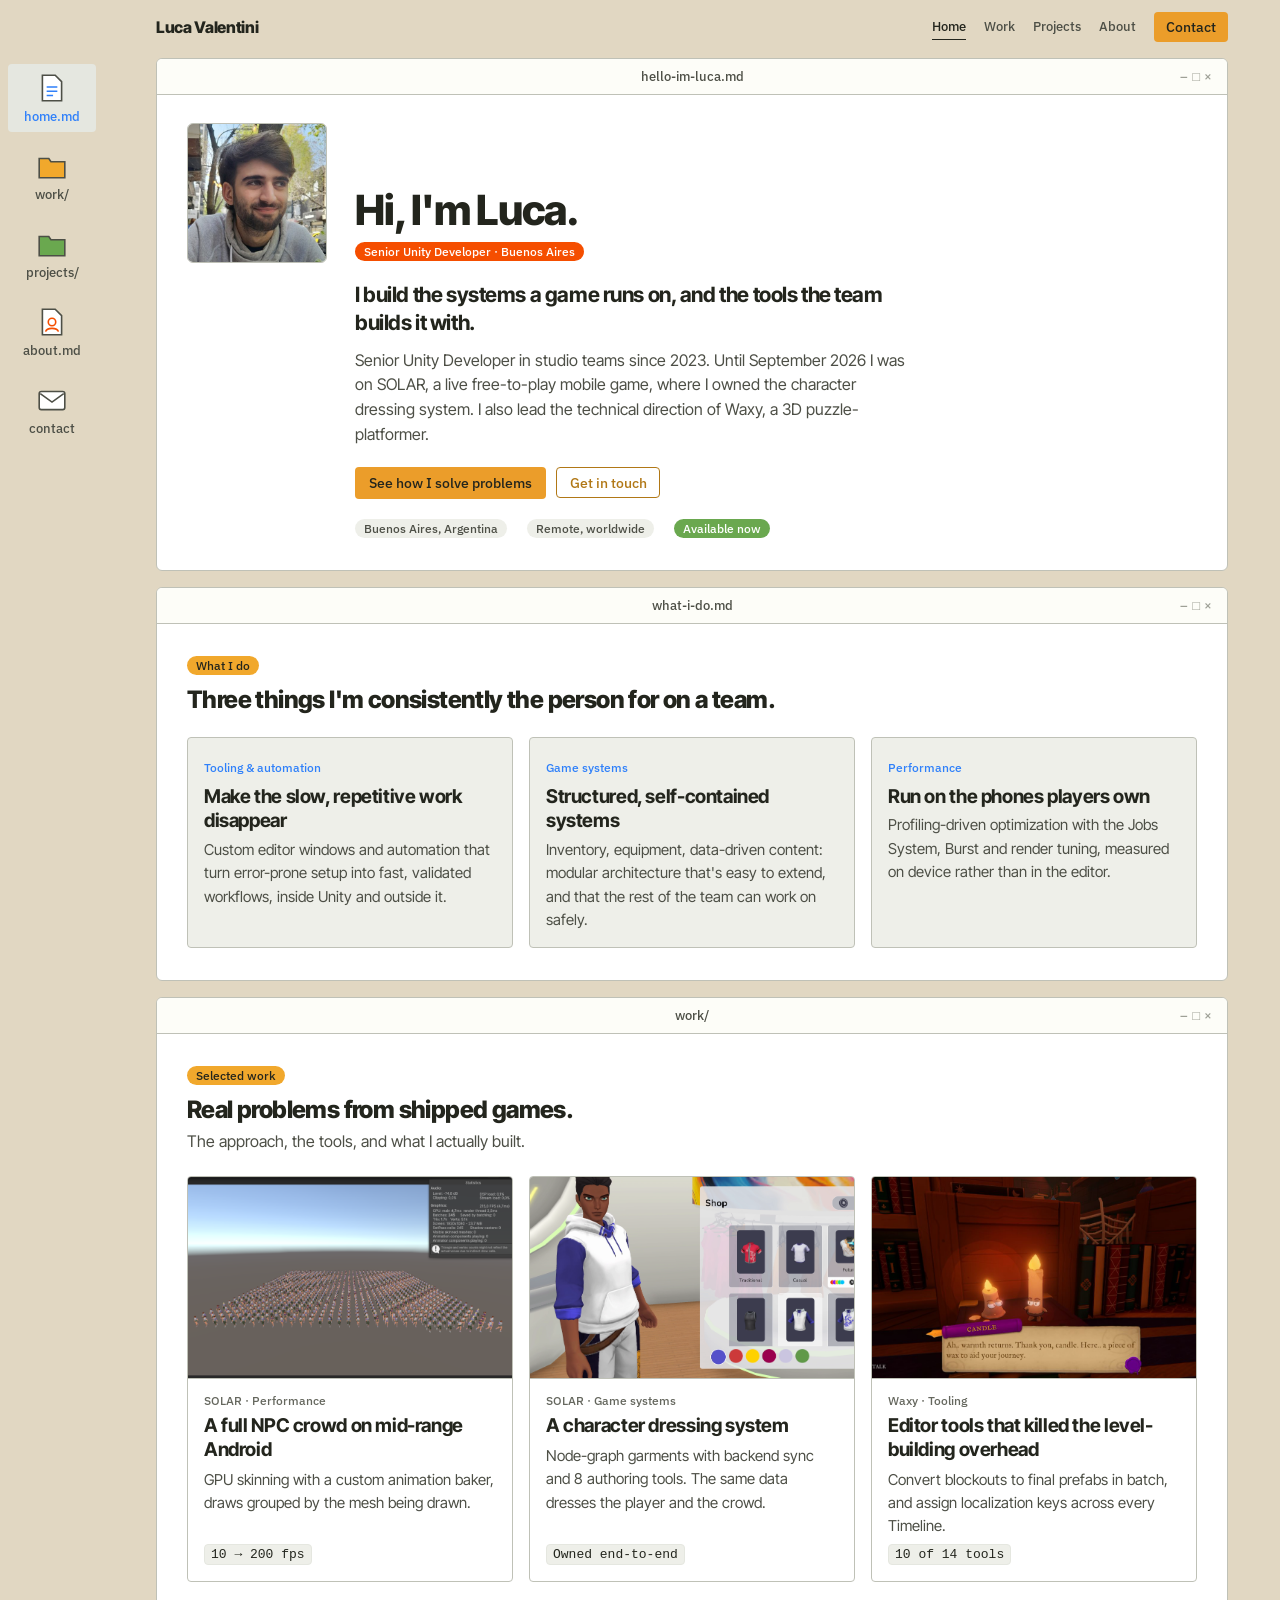
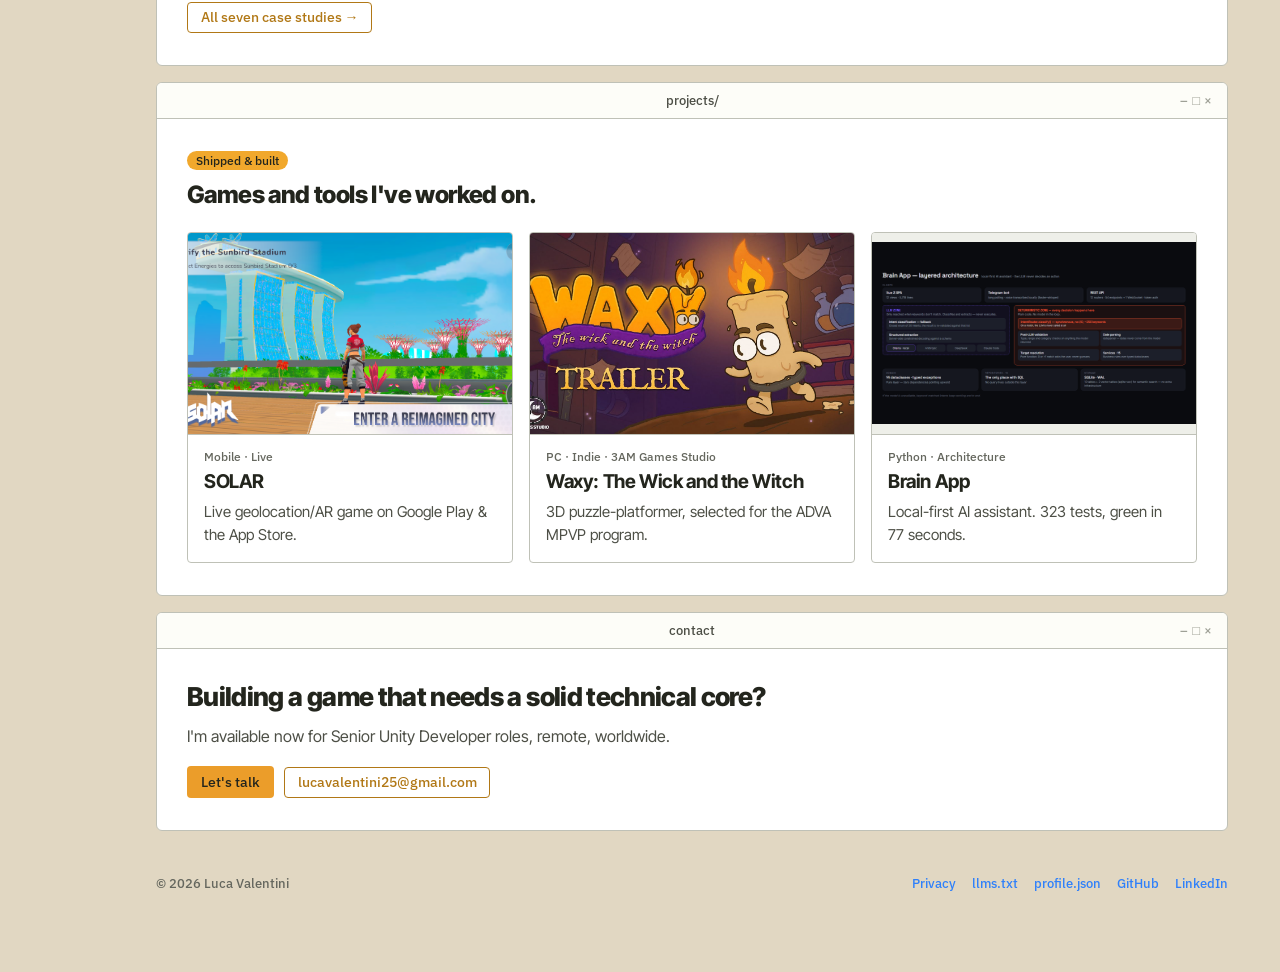
==== index.html @ 25ab72e8 "feat(fonts): Inter Tight e IBM Plex Sans alojadas en el sitio, sin Google Fonts Fuentes variables (l" ====
<!doctype html>
<html lang="en">
<head>
  <meta charset="utf-8">
  <meta name="viewport" content="width=device-width, initial-scale=1">
  <title>Luca Valentini · Senior Unity Developer</title>
  <meta name="description" content="Senior Unity Developer in studio teams since 2023: game systems, custom editor tooling and measured mobile performance. Available now, remote.">
  <link rel="canonical" href="https://lucavalentini25.github.io/">
  <meta property="og:type" content="website">
  <meta property="og:site_name" content="Luca Valentini">
  <meta property="og:title" content="Luca Valentini · Senior Unity Developer">
  <meta property="og:description" content="Senior Unity Developer in studio teams since 2023: game systems, custom editor tooling and measured mobile performance. Available now, remote.">
  <meta property="og:url" content="https://lucavalentini25.github.io/">
  <meta property="og:image" content="https://lucavalentini25.github.io/assets/og.png">
  <meta property="og:image:width" content="1200">
  <meta property="og:image:height" content="630">
  <meta property="og:image:alt" content="Luca Valentini, Senior Unity Developer">
  <meta name="twitter:card" content="summary_large_image">
  <meta name="theme-color" content="#e1d7c2">
  <link rel="icon" href="favicon.svg" type="image/svg+xml">
  <link rel="alternate" type="text/markdown" href="llms.txt" title="Profile for LLMs (llms.txt)">
  <link rel="alternate" type="application/json" href="profile.json" title="Profile as JSON Resume">
  <!-- Fuentes alojadas en el sitio (assets/fonts, SIL OFL 1.1): ninguna petición a terceros al cargar. -->
  <link rel="preload" href="assets/fonts/inter-tight-latin.woff2" as="font" type="font/woff2" crossorigin>
  <link rel="stylesheet" href="assets/fonts/fonts.css">
  <link rel="stylesheet" href="styles.css">
  <script defer src="analytics.js"></script>
  <script defer src="main.js"></script>
  <!-- JSONLD:START -->
<script type="application/ld+json">
{
  "@context": "https://schema.org",
  "@graph": [
    {
      "@type": "WebSite",
      "@id": "https://lucavalentini25.github.io/#website",
      "url": "https://lucavalentini25.github.io",
      "name": "Luca Valentini · Portfolio",
      "inLanguage": "en",
      "about": {
        "@id": "https://lucavalentini25.github.io/#person"
      }
    },
    {
      "@type": "Person",
      "@id": "https://lucavalentini25.github.io/#person",
      "name": "Luca Valentini",
      "jobTitle": "Senior Unity Developer",
      "description": "Senior Unity Developer with 6+ years in Unity and C#, in studio teams since 2023. I build structured, self-contained game systems and the custom editor tooling that makes the whole team faster, backed by measured performance work on mobile.",
      "url": "https://lucavalentini25.github.io",
      "image": "https://lucavalentini25.github.io/assets/me.jpg",
      "email": "mailto:lucavalentini25@gmail.com",
      "address": {
        "@type": "PostalAddress",
        "addressLocality": "Buenos Aires",
        "addressCountry": "AR"
      },
      "sameAs": [
        "https://www.linkedin.com/in/lucavalentinidev",
        "https://github.com/LucaValentini25"
      ],
      "knowsAbout": [
        "Addressables",
        "Agent skills",
        "Android / iOS / PC builds",
        "Assembly Definitions",
        "Build automation",
        "Burst",
        "C#",
        "C++",
        "Cinemachine",
        "Claude Code",
        "Client-side prediction",
        "Code generation",
        "Codex",
        "Custom Editor Windows",
        "Data-driven design",
        "Discord bots",
        "Event systems",
        "Frame Debugger",
        "GPU instancing",
        "GPU skinning",
        "Game systems",
        "HLSL",
        "Jobs System",
        "Local LLMs (Ollama)",
        "MVC",
        "Memory Profiler",
        "Netcode for GameObjects",
        "Python",
        "Relay / Lobby",
        "SQL",
        "ScriptableObjects",
        "Server reconciliation",
        "Slack API",
        "Snapshot interpolation",
        "TypeScript",
        "UI Toolkit",
        "UPM packages",
        "URP",
        "Unity",
        "Unity MCP",
        "Unity Profiler",
        "Unity Transport",
        "uGUI"
      ],
      "knowsLanguage": [
        "es",
        "en"
      ],
      "alumniOf": {
        "@type": "EducationalOrganization",
        "name": "Escuela Da Vinci"
      }
    },
    {
      "@type": "VideoGame",
      "@id": "https://lucavalentini25.github.io/projects.html#solar",
      "name": "SOLAR",
      "description": "Live free-to-play geolocation/AR mobile game.",
      "creator": {
        "@id": "https://lucavalentini25.github.io/#person"
      },
      "keywords": "Unity, C#, URP, Addressables, UI Toolkit, Jobs System, Burst",
      "url": "https://play.google.com/store/apps/details?id=com.kykuyo.solar",
      "gamePlatform": [
        "Android",
        "iOS"
      ]
    },
    {
      "@type": "VideoGame",
      "@id": "https://lucavalentini25.github.io/projects.html#waxy",
      "name": "Waxy: The Wick and the Witch",
      "description": "3D puzzle-platformer by 3AM Games Studio. Wax is your health, your height as you melt, and the reach of your flame. Fully playable on a gamepad, menus included.",
      "creator": {
        "@id": "https://lucavalentini25.github.io/#person"
      },
      "keywords": "Unity, C#, Editor tools, Cinemachine, uGUI",
      "url": "https://3amgamesstudio.itch.io/waxy-the-wick-and-the-witch",
      "gamePlatform": [
        "PC"
      ]
    },
    {
      "@type": "SoftwareSourceCode",
      "@id": "https://lucavalentini25.github.io/projects.html#snackdown",
      "name": "Snackdown",
      "description": "2D last-player-standing multiplayer platformer, server-authoritative, with hand-written client-side prediction, server reconciliation and snapshot interpolation. Built with Claude Code.",
      "creator": {
        "@id": "https://lucavalentini25.github.io/#person"
      },
      "keywords": "Unity 6, C#, Netcode for GameObjects, Unity Transport, Relay, Lobby",
      "url": "https://github.com/LucaValentini25/Snackdown",
      "codeRepository": "https://github.com/LucaValentini25/Snackdown",
      "programmingLanguage": "C#"
    },
    {
      "@type": "VideoGame",
      "@id": "https://lucavalentini25.github.io/projects.html#rollgeon",
      "name": "Rollgeon",
      "description": "Roguelike dice builder where your deck is a bag of dice and combat is based on Generala. In development.",
      "creator": {
        "@id": "https://lucavalentini25.github.io/#person"
      },
      "keywords": "Unity, Mobile port, Input System, Gamepad",
      "url": "https://3amgamesstudio.itch.io/rollgeon",
      "gamePlatform": [
        "Web",
        "Mobile (in progress)"
      ]
    },
    {
      "@type": "VideoGame",
      "@id": "https://lucavalentini25.github.io/projects.html#spca",
      "name": "SPCA x SOLAR",
      "description": "Time-limited cat-rescue campaign game with SPCA, an animal rescue in Singapore. The campaign has ended.",
      "creator": {
        "@id": "https://lucavalentini25.github.io/#person"
      },
      "keywords": "Unity, C#, Mobile, Addressables",
      "gamePlatform": [
        "Android",
        "iOS"
      ]
    },
    {
      "@type": "SoftwareSourceCode",
      "@id": "https://lucavalentini25.github.io/projects.html#unity-tools",
      "name": "Unity Tools",
      "description": "Five Unity editor tools published as UPM packages: Asset Renamer, PlayerPrefs Manager, Prefab Replacer, Project Zipper and Rename Items.",
      "creator": {
        "@id": "https://lucavalentini25.github.io/#person"
      },
      "keywords": "C#, UPM, Editor Windows",
      "url": "https://github.com/LucaValentini25/Unity-Tools",
      "codeRepository": "https://github.com/LucaValentini25/Unity-Tools",
      "programmingLanguage": "C#"
    },
    {
      "@type": "VideoGame",
      "@id": "https://lucavalentini25.github.io/projects.html#redbutton",
      "name": "You Can't Always Push the Red Button",
      "description": "Decision-making game for the Unity BA Game Jam 2026: you rule a cat nation and try not to just push the button. Made with Claude Code in 3 days.",
      "creator": {
        "@id": "https://lucavalentini25.github.io/#person"
      },
      "keywords": "Unity, C#, WebGL, Claude Code",
      "url": "https://zathmell.itch.io/you-cant-always-push-the-red-button",
      "gamePlatform": [
        "Web (WebGL)"
      ]
    },
    {
      "@type": "SoftwareSourceCode",
      "@id": "https://lucavalentini25.github.io/projects.html#indie-bot",
      "name": "Indie Community Bot",
      "description": "Reusable Discord bot for indie game communities: welcome cards, devlogs, build notifications from CI and bug reports as private threads. All settings live per server in the database.",
      "creator": {
        "@id": "https://lucavalentini25.github.io/#person"
      },
      "keywords": "TypeScript, discord.js, SQLite",
      "url": "https://github.com/LucaValentini25/indie-community-bot",
      "codeRepository": "https://github.com/LucaValentini25/indie-community-bot",
      "programmingLanguage": "TypeScript"
    },
    {
      "@type": "SoftwareApplication",
      "@id": "https://lucavalentini25.github.io/projects.html#brain",
      "name": "Brain App",
      "description": "Local-first AI assistant where the LLM never decides an action: it classifies intent, and deterministic code does the work. Private repository.",
      "creator": {
        "@id": "https://lucavalentini25.github.io/#person"
      },
      "keywords": "Python, FastAPI, SQLite, Vue 3, Ollama"
    }
  ]
}
</script>
<!-- JSONLD:END -->
</head>
<body>
  <a class="skip" href="#main">Skip to content</a>
  <nav class="files" aria-label="Pages as files">
    <a href="index.html"><svg viewBox="0 0 30 30" aria-hidden="true"><path d="M6 3h12l6 6v18H6z" fill="#fff" stroke="#4d4f46" stroke-width="1.5"/><path d="M10 14h10M10 18h10M10 22h6" stroke="#2f80fa" stroke-width="1.5"/></svg>home.md</a>
    <a href="work.html"><svg viewBox="0 0 30 30" aria-hidden="true"><path d="M3 8h9l2 3h13v15H3z" fill="#f1a82c" stroke="#4d4f46" stroke-width="1.5"/></svg>work/</a>
    <a href="projects.html"><svg viewBox="0 0 30 30" aria-hidden="true"><path d="M3 8h9l2 3h13v15H3z" fill="#6aa84f" stroke="#4d4f46" stroke-width="1.5"/></svg>projects/</a>
    <a href="about.html"><svg viewBox="0 0 30 30" aria-hidden="true"><path d="M6 3h12l6 6v18H6z" fill="#fff" stroke="#4d4f46" stroke-width="1.5"/><circle cx="15" cy="15" r="3.5" fill="none" stroke="#f54e00" stroke-width="1.5"/><path d="M9 24c1-4 11-4 12 0" fill="none" stroke="#f54e00" stroke-width="1.5"/></svg>about.md</a>
    <a href="contact.html"><svg viewBox="0 0 30 30" aria-hidden="true"><rect x="3" y="7" width="24" height="17" rx="2" fill="#fff" stroke="#4d4f46" stroke-width="1.5"/><path d="M4 9l11 8 11-8" fill="none" stroke="#4d4f46" stroke-width="1.5"/></svg>contact</a>
  </nav>
  <header class="nav">
    <div class="wrap nav__inner">
      <a class="nav__brand" href="index.html">Luca Valentini</a>
      <nav class="nav__links" aria-label="Main"><a href="index.html">Home</a><a href="work.html">Work</a><a href="projects.html">Projects</a><a href="about.html">About</a><a class="nav__cta" href="contact.html">Contact</a></nav>
    </div>
  </header>

  <main id="main">

  <section class="hero">
    <div class="wrap hero__grid">
      <div class="win">
        <div class="tb">hello-im-luca.md</div>
        <div class="win__body hero__copy">
          <div class="hero__me"><img src="assets/me.jpg" alt="Luca Valentini" width="120" height="120"><div><b>Hi, I'm Luca.</b><span>Senior Unity Developer · Buenos Aires</span></div></div>
          <h1 class="hero__title">I build the systems a game runs on, and the tools the team builds it with.</h1>
          <p class="hero__lead">Senior Unity Developer in studio teams since 2023. Until September 2026 I was on SOLAR, a live free-to-play mobile game, where I owned the character dressing system. I also lead the technical direction of Waxy, a 3D puzzle-platformer.</p>
          <div class="actions"><a class="btn btn--primary" href="work.html">See how I solve problems</a><a class="btn btn--secondary" href="contact.html">Get in touch</a></div>
          <ul class="hero__meta"><li>Buenos Aires, Argentina</li><li>Remote, worldwide</li><li class="status">Available now</li></ul>
        </div>
      </div>
    </div>
  </section>

  <section class="section">
    <div class="wrap">
      <div class="win">
        <div class="tb">what-i-do.md</div>
        <div class="win__body">
          <header class="sec-head"><span class="eyebrow">What I do</span><h2>Three things I'm consistently the person for on a team.</h2></header>
          <div class="grid3 pillars">
            <article class="pillar"><span class="pillar__n">Tooling &amp; automation</span><h3>Make the slow, repetitive work disappear</h3><p>Custom editor windows and automation that turn error-prone setup into fast, validated workflows, inside Unity and outside it.</p></article>
            <article class="pillar"><span class="pillar__n">Game systems</span><h3>Structured, self-contained systems</h3><p>Inventory, equipment, data-driven content: modular architecture that's easy to extend, and that the rest of the team can work on safely.</p></article>
            <article class="pillar"><span class="pillar__n">Performance</span><h3>Run on the phones players own</h3><p>Profiling-driven optimization with the Jobs System, Burst and render tuning, measured on device rather than in the editor.</p></article>
          </div>
        </div>
      </div>
    </div>
  </section>

  <section class="section section--dark">
    <div class="wrap">
      <div class="win">
        <div class="tb">work/</div>
        <div class="win__body">
          <header class="sec-head"><span class="eyebrow">Selected work</span><h2>Real problems from shipped games.</h2><p>The approach, the tools, and what I actually built.</p></header>
          <div class="grid3">
            <a class="card" href="work.html#npc-gpu"><div class="card__media"><img src="assets/work/npc-after.png" alt="NPC crowd rendered on the GPU" loading="lazy"></div><div class="card__body"><span class="tag">SOLAR · Performance</span><h3>A full NPC crowd on mid-range Android</h3><p>GPU skinning with a custom animation baker, draws grouped by the mesh being drawn.</p><span class="metric">10 → 200 fps</span></div></a>
            <a class="card" href="work.html#dressing"><div class="card__media"><img src="assets/work/dressing-ingame.png" alt="The dressing system in game" loading="lazy"></div><div class="card__body"><span class="tag">SOLAR · Game systems</span><h3>A character dressing system</h3><p>Node-graph garments with backend sync and 8 authoring tools. The same data dresses the player and the crowd.</p><span class="metric">Owned end-to-end</span></div></a>
            <a class="card" href="work.html#waxy-tools"><div class="card__media"><img src="assets/projects/waxy-1.png" alt="Waxy: The Wick and the Witch" loading="lazy"></div><div class="card__body"><span class="tag">Waxy · Tooling</span><h3>Editor tools that killed the level-building overhead</h3><p>Convert blockouts to final prefabs in batch, and assign localization keys across every Timeline.</p><span class="metric">10 of 14 tools</span></div></a>
          </div>
          <div class="sec-foot"><a class="btn btn--secondary" href="work.html">All seven case studies →</a></div>
        </div>
      </div>
    </div>
  </section>

  <section class="section">
    <div class="wrap">
      <div class="win">
        <div class="tb">projects/</div>
        <div class="win__body">
          <header class="sec-head"><span class="eyebrow">Shipped &amp; built</span><h2>Games and tools I've worked on.</h2></header>
          <div class="grid3">
            <a class="card card--compact" href="projects.html#solar"><div class="card__media"><img src="assets/projects/solar-1.png" alt="SOLAR" loading="lazy"></div><div class="card__body"><span class="tag">Mobile · Live</span><h3>SOLAR</h3><p>Live geolocation/AR game on Google Play &amp; the App Store.</p></div></a>
            <a class="card card--compact" href="projects.html#waxy"><div class="card__media"><img src="assets/projects/waxy-yt.jpg" alt="Waxy" loading="lazy"></div><div class="card__body"><span class="tag">PC · Indie · 3AM Games Studio</span><h3>Waxy: The Wick and the Witch</h3><p>3D puzzle-platformer, selected for the ADVA MPVP program.</p></div></a>
            <a class="card card--compact" href="projects.html#brain"><div class="card__media card__media--contain"><img src="assets/projects/brainapp-architecture.png" alt="Brain App architecture" loading="lazy"></div><div class="card__body"><span class="tag">Python · Architecture</span><h3>Brain App</h3><p>Local-first AI assistant. 323 tests, green in 77 seconds.</p></div></a>
          </div>
        </div>
      </div>
    </div>
  </section>

  <section class="section cta">
    <div class="wrap">
      <div class="win">
        <div class="tb">contact</div>
        <div class="win__body cta__body">
          <h2>Building a game that needs a solid technical core?</h2>
          <p>I'm available now for Senior Unity Developer roles, remote, worldwide.</p>
          <div class="actions"><a class="btn btn--primary" href="contact.html">Let's talk</a><a class="btn btn--secondary" href="mailto:lucavalentini25@gmail.com">lucavalentini25@gmail.com</a></div>
        </div>
      </div>
    </div>
  </section>
  </main>

  <footer class="footer">
    <div class="wrap footer__inner">
      <span>&copy; <span id="year">2026</span> Luca Valentini</span>
      <nav class="footer__links" aria-label="Legal and data">
        <a href="privacy.html" hreflang="es">Privacy</a>
        <a href="llms.txt">llms.txt</a>
        <a href="profile.json">profile.json</a>
        <a href="https://github.com/LucaValentini25">GitHub</a>
        <a href="https://www.linkedin.com/in/lucavalentinidev">LinkedIn</a>
      </nav>
    </div>
  </footer>
</body>
</html>
---- assets/fonts/fonts.css ----
/* Fuentes alojadas en el sitio: no se contacta a Google al cargar la página.
   Inter Tight e IBM Plex Sans, SIL Open Font License 1.1 (ver OFL-*.txt en esta carpeta).
   Son fuentes variables: un archivo cubre todos los pesos. Subsets latin y latin-ext,
   descargados de fonts.gstatic.com el 08/10/2026. */
@font-face {
  font-family: 'IBM Plex Sans';
  font-style: normal;
  font-weight: 100 700;
  font-display: swap;
  src: url('ibm-plex-sans-latin-ext.woff2') format('woff2');
  unicode-range: U+0100-02BA, U+02BD-02C5, U+02C7-02CC, U+02CE-02D7, U+02DD-02FF, U+0304, U+0308, U+0329, U+1D00-1DBF, U+1E00-1E9F, U+1EF2-1EFF, U+2020, U+20A0-20AB, U+20AD-20C4, U+2113, U+2C60-2C7F, U+A720-A7FF;
}
@font-face {
  font-family: 'IBM Plex Sans';
  font-style: normal;
  font-weight: 100 700;
  font-display: swap;
  src: url('ibm-plex-sans-latin.woff2') format('woff2');
  unicode-range: U+0000-00FF, U+0131, U+0152-0153, U+02BB-02BC, U+02C6, U+02DA, U+02DC, U+0304, U+0308, U+0329, U+2000-206F, U+20AC, U+2122, U+2191, U+2193, U+2212, U+2215, U+FEFF, U+FFFD;
}
@font-face {
  font-family: 'Inter Tight';
  font-style: normal;
  font-weight: 100 900;
  font-display: swap;
  src: url('inter-tight-latin-ext.woff2') format('woff2');
  unicode-range: U+0100-02BA, U+02BD-02C5, U+02C7-02CC, U+02CE-02D7, U+02DD-02FF, U+0304, U+0308, U+0329, U+1D00-1DBF, U+1E00-1E9F, U+1EF2-1EFF, U+2020, U+20A0-20AB, U+20AD-20C4, U+2113, U+2C60-2C7F, U+A720-A7FF;
}
@font-face {
  font-family: 'Inter Tight';
  font-style: normal;
  font-weight: 100 900;
  font-display: swap;
  src: url('inter-tight-latin.woff2') format('woff2');
  unicode-range: U+0000-00FF, U+0131, U+0152-0153, U+02BB-02BC, U+02C6, U+02DA, U+02DC, U+0304, U+0308, U+0329, U+2000-206F, U+20AC, U+2122, U+2191, U+2193, U+2212, U+2215, U+FEFF, U+FFFD;
}
---- styles.css ----
/* ============================================================
   Luca Valentini · Portfolio
   Estilo "escritorio": arena + ventanas de papel con barra de
   título, íconos de archivo a la izquierda, radios de 4-6px, sin
   sombras. Un CTA ámbar por pantalla; azul solo para lo activo.
   Contenido: data.json (derivado de Datos Portfolio Web.md).
   ============================================================ */
* { box-sizing: border-box; margin: 0; padding: 0; }
html { scroll-behavior: smooth; }
body { -webkit-font-smoothing: antialiased; line-height: 1.55; overflow-x: hidden; }
a { color: inherit; text-decoration: none; }
img, video { display: block; max-width: 100%; }
ul { list-style: none; }
.wrap { max-width: 1200px; margin: 0 auto; padding: 0 32px; width: 100%; }
@media (max-width: 640px) { .wrap { padding: 0 16px; } }

/* NAV */
.nav__inner { display: flex; align-items: center; justify-content: space-between; gap: 16px; }
.nav__links { display: flex; align-items: center; gap: 4px; overflow-x: auto; scrollbar-width: none; }
.nav__links a { white-space: nowrap; }

/* GRIDS */
.grid3 { display: grid; grid-template-columns: repeat(3, 1fr); gap: 16px; }
.grid2 { display: grid; grid-template-columns: repeat(2, 1fr); gap: 16px; }
@media (max-width: 860px) { .grid3, .grid2 { grid-template-columns: 1fr; } }

/* HERO */
.hero__grid { display: grid; grid-template-columns: 1fr; gap: 56px; align-items: center; }
.hero__me { display: flex; align-items: center; gap: 14px; }
.hero__me img { object-fit: cover; }
.hero__meta { display: flex; flex-wrap: wrap; gap: 8px 20px; }
.actions { display: flex; flex-wrap: wrap; gap: 10px; align-items: center; }
.btn { display: inline-flex; align-items: center; gap: 8px; cursor: pointer; transition: transform .14s cubic-bezier(.23,1,.32,1), background-color .15s, border-color .15s, color .15s; }
.btn:active { transform: scale(.97); }

/* CARDS */
.card { display: flex; flex-direction: column; overflow: hidden; }
.card__media { aspect-ratio: 16/10; overflow: hidden; }
.card__media img, .card__media video { width: 100%; height: 100%; object-fit: cover; transition: transform .6s cubic-bezier(.23,1,.32,1); }
.card:hover .card__media img { transform: scale(1.03); }
.card__body { display: flex; flex-direction: column; gap: 6px; flex: 1; }
.card__body .more { margin-top: auto; padding-top: 10px; }

/* CASE STUDY */
.case__grid { display: grid; grid-template-columns: 1fr 1fr; gap: 32px 48px; align-items: start; }
.case__head { grid-column: 1 / -1; }
.case__media { display: grid; gap: 10px; }
.case__media img, .case__media video { width: 100%; height: auto; }
.case__media figcaption { font-size: 13px; }
.case__steps { display: grid; gap: 18px; }
.case__steps dt { margin-bottom: 4px; }
.case__full { grid-column: 1 / -1; }
@media (max-width: 860px) { .case__grid { grid-template-columns: 1fr; } }

.chips { display: flex; flex-wrap: wrap; gap: 6px; }

/* ABOUT */
.about__grid { display: grid; grid-template-columns: 280px 1fr; gap: 48px; align-items: start; }
.about__photo img { width: 100%; aspect-ratio: 1; object-fit: cover; }
.about__text p + p { margin-top: 14px; }
.tl { display: grid; gap: 0; }
.tl__item { display: grid; grid-template-columns: 220px 1fr; gap: 24px; }
.tl__item ul { display: grid; gap: 6px; }
.skills { display: grid; grid-template-columns: repeat(2, 1fr); gap: 16px; }
@media (max-width: 860px) { .about__grid, .tl__item, .skills { grid-template-columns: 1fr; } .about__photo { max-width: 220px; } }

/* CONTACT */
.contact__grid { display: grid; grid-template-columns: 1.1fr 1fr; gap: 56px; align-items: end; }
@media (max-width: 860px) { .contact__grid { grid-template-columns: 1fr; } }
.contact__mail { display: inline-block; overflow-wrap: anywhere; }
.contact__list { display: grid; gap: 0; }
.card__media--empty { display: flex; align-items: center; justify-content: center; padding: 24px; text-align: center; }
.card__media--contain img { object-fit: contain !important; }
.toc { display: flex; flex-wrap: wrap; gap: 8px; }
.cases .case + .case { margin-top: 24px; }
.contact__list a { display: flex; justify-content: space-between; align-items: center; gap: 16px; }

/* FOOTER */
.footer__inner { display: flex; justify-content: space-between; gap: 16px; flex-wrap: wrap; }

@media (prefers-reduced-motion: reduce) { *, *::before, *::after { transition: none !important; animation: none !important; } html { scroll-behavior: auto; } }

/* Los hijos de grid/flex no se achican por debajo de su contenido (pre, nav)
   si no se les permite: eso ensanchaba el viewport en mobile. */
.nav__links, .hero__grid > *, .grid3 > *, .grid2 > *, .case__grid > *, .about__grid > *, .contact__grid > * { min-width: 0; }
.nav__links { flex: 0 1 auto; max-width: 100%; }

/* Nav en celular: la marca arriba y los 5 links en su propia fila, sin cortar ninguno */
@media (max-width: 640px) {
  .nav__inner { flex-wrap: wrap; row-gap: 8px; }
  .nav__links { width: 100%; justify-content: space-between; }
}
@media (max-width: 640px) {
  .nav__links a { padding-left: 8px !important; padding-right: 8px !important; margin-left: 0 !important; font-size: 14px; }
}

/* Proyecto destacado a dos columnas (deja la grilla par) */
.card--wide { grid-column: 1 / -1; }
@media (min-width: 861px) {
  .card--wide { display: grid; grid-template-columns: 1.1fr 1fr; }
  .card--wide .tb { grid-column: 1 / -1; }
  .card--wide .card__media { aspect-ratio: auto; min-height: 100%; }
}
/* Media de proyectos sin captura: un dato en grande */
.card__media--stat span { display: grid; gap: 6px; }
.card__media--stat b { font-size: 1.8rem; line-height: 1; }
.case__media--stats .statgrid { display: grid; grid-template-columns: 1fr 1fr; gap: 12px; }
.case__media--stats .statgrid div { display: grid; gap: 4px; padding: 16px; }
.case__media--stats .statgrid b { font-size: 1.7rem; line-height: 1; }
.case__media--stats .statgrid span { font-size: 14px; }

.quote blockquote p { font-size: clamp(1.2rem, 2.2vw, 1.55rem); line-height: 1.45; max-width: 60ch; text-wrap: balance; }
.quote figcaption { margin-top: 16px; font-size: 14px; opacity: .8; }
.grid4 { display: grid; grid-template-columns: repeat(4, 1fr); gap: 16px; }
.grid4 > * { min-width: 0; }
@media (max-width: 1100px) { .grid4 { grid-template-columns: repeat(2, 1fr); } }
@media (max-width: 600px) { .grid4 { grid-template-columns: 1fr; } }

/* Trailer: miniatura que abre YouTube (el visor de artifacts no permite iframes) */
.card__media--video { position: relative; display: block; }
.card__media--video .play { position: absolute; left: 14px; bottom: 14px; display: inline-flex; align-items: center; gap: 8px; padding: 9px 14px; border-radius: 999px; background: rgba(0,0,0,.78); color: #fff; font: 600 14px/1 system-ui, sans-serif; transition: transform .15s cubic-bezier(.23,1,.32,1), background .15s; }
.card__media--video:hover .play { background: #e62117; transform: scale(1.04); }
.card__media--video:focus-visible { outline: 3px solid #e62117; outline-offset: -3px; }

/* ==================== Tema ==================== */
:root {
  --desk: #e1d7c2; --stone: #e5e7e0; --linen: #eeefe9; --cream: #fdfdf8; --paper: #fff;
  --moss: #23251d; --olive: #4d4f46; --sage: #65675e; --ashg: #9ea096;
  --line: #bfc1b7; --line2: #e5e7e0;
  --amber: #eb9d2a; --amber-d: #cd8407; --gold: #b17816; --blue: #2f80fa; --flame: #f54e00; --green: #6aa84f; --mari: #f1a82c;
}
body { background: var(--desk); color: var(--moss); font: 400 16px/1.55 "Inter Tight", sans-serif; padding-left: 104px; }
.wrap { max-width: 1120px; padding: 0 24px; margin: 0 auto; }

/* FILE SIDEBAR */
.files { position: fixed; left: 0; top: 0; bottom: 0; width: 104px; padding: 64px 8px 16px; display: flex; flex-direction: column; gap: 10px; }
.files a { display: flex; flex-direction: column; align-items: center; gap: 4px; padding: 8px 4px; border-radius: 4px; font: 500 12.5px "IBM Plex Sans", sans-serif; color: var(--olive); text-align: center; transition: background .15s; }
.files a:hover { background: var(--stone); }
.files a.active { background: var(--stone); color: var(--blue); }
.files svg { width: 32px; height: 32px; }

/* NAV */
.nav { padding: 12px 0 4px; }
.nav__brand { font-weight: 800; font-size: 16px; letter-spacing: -.02em; }
.nav__links { gap: 18px; font: 500 13px "IBM Plex Sans", sans-serif; }
.nav__links a { padding: 4px 0; border-bottom: 1px solid transparent; color: var(--olive); }
.nav__links a:hover { color: var(--moss); }
.nav__links a.active { color: var(--moss); border-bottom-color: var(--moss); }
.nav__links .nav__cta { background: var(--amber); color: var(--moss); padding: 6px 12px; border-radius: 4px; border: 0; font-size: 14px; }
.nav__links .nav__cta:hover { background: var(--amber-d); }

/* WINDOWS */
.win { background: var(--paper); border: 1px solid var(--line); border-radius: 6px; overflow: hidden; }
.tb { display: grid; grid-template-columns: 70px 1fr 70px; align-items: center; height: 36px; background: var(--cream); border-bottom: 1px solid var(--line); font: 500 13px "IBM Plex Sans", sans-serif; color: var(--olive); }
.tb::before { content: ""; }
.tb { text-align: center; }
.tb::after { content: "–  □  ×"; text-align: right; padding-right: 14px; color: var(--ashg); letter-spacing: .05em; }
.win__body { padding: 28px 30px 32px; }

/* BUTTONS */
.btn { font: 500 14px "IBM Plex Sans", sans-serif; border-radius: 4px; padding: 7px 14px; }
.btn--primary { background: var(--amber); color: var(--moss); }
.btn--primary:hover { background: var(--amber-d); }
.btn--secondary { border: 1.5px solid var(--gold); color: var(--gold); padding: 5.5px 12.5px; }
.btn--secondary:hover { background: var(--linen); }

/* HERO */
.hero { padding: 12px 0 8px; }
.hero__grid { gap: 16px; }
.hero__copy { display: grid; grid-template-columns: 140px 1fr; column-gap: 28px; }
.hero__copy > * { grid-column: 2; }
.hero__me { grid-column: 1 / -1; display: grid; grid-template-columns: 140px 1fr; gap: 28px; align-items: end; margin-bottom: 18px; }
.hero__me img { width: 140px; height: 140px; border-radius: 6px; border: 1px solid var(--line); }
.hero__me b { display: block; font-size: clamp(2rem, 4vw, 2.6rem); font-weight: 800; letter-spacing: -.03em; line-height: 1.05; }
.hero__me span { display: inline-block; margin-top: 10px; font: 500 12px "IBM Plex Sans"; background: var(--flame); color: #fff; border-radius: 9999px; padding: 2px 9px; }
.hero__title { font-size: 21px; font-weight: 700; letter-spacing: -.02em; line-height: 1.35; max-width: 40ch; }
.hero__lead { color: var(--olive); margin: 10px 0 20px; max-width: 62ch; }
.hero__meta { margin-top: 20px; font: 500 12px "IBM Plex Sans"; }
.hero__meta li { padding: 2px 9px; border-radius: 9999px; background: var(--linen); color: var(--olive); }
.hero__meta .status { background: var(--green); color: #fff; }
@media (max-width: 760px) { .hero__copy, .hero__me { grid-template-columns: 1fr; } .hero__copy > * { grid-column: 1; } }

/* SECTIONS */
.section, .pagehero { padding: 8px 0; }
main { padding-bottom: 24px; }
.sec-head { margin-bottom: 22px; }
.eyebrow { display: inline-block; font: 500 12px "IBM Plex Sans", sans-serif; background: var(--mari); color: var(--moss); border-radius: 9999px; padding: 2px 9px; margin-bottom: 10px; }
.sec-head h2 { font-size: 24px; font-weight: 800; letter-spacing: -.025em; line-height: 1.25; }
.sec-head p { color: var(--olive); margin-top: 4px; }
.sec-foot { margin-top: 20px; }

/* PILLARS */
.pillar { background: var(--linen); border: 1px solid var(--line); border-radius: 4px; padding: 16px; }
.pillar__n { font: 500 12px "IBM Plex Sans"; color: var(--blue); }
.pillar h3 { font-size: 19px; font-weight: 700; letter-spacing: -.02em; margin: 6px 0 4px; line-height: 1.3; }
.pillar p { color: var(--olive); font-size: 15px; }

/* CARDS */
.card { background: var(--paper); border: 1px solid var(--line); border-radius: 4px; transition: background .15s; }
.card:hover { background: var(--linen); }
.card__media { border-bottom: 1px solid var(--line); background: var(--linen); }
.card__media--empty { color: var(--sage); font: 13px/1.8 ui-monospace, Menlo, monospace; }
.card__body { padding: 14px 16px 16px; }
.tag { font: 500 12px "IBM Plex Sans"; color: var(--sage); }
.card h3 { font-size: 19px; font-weight: 700; letter-spacing: -.02em; line-height: 1.25; }
.card p { font-size: 15px; color: var(--olive); }
.card .role { color: var(--moss); font-weight: 600; }
.metric { align-self: flex-start; margin-top: auto; font: 13px ui-monospace, Menlo, monospace; background: var(--linen); border: 1px solid var(--line2); border-radius: 4px; padding: 2px 6px; }
.link { color: var(--blue); text-decoration: underline; text-decoration-thickness: 1.5px; text-underline-offset: 3px; font-size: 15px; }
.muted { color: var(--sage); font-size: 14px; }
.chips { margin-top: 4px; }
.chips li { font: 500 12px "IBM Plex Sans"; padding: 2px 8px; border-radius: 9999px; background: var(--stone); color: var(--olive); }
.projects .card .tb { border-radius: 0; }
.card--project:hover { background: var(--paper); }

/* CTA */
.cta h2 { font-size: 26px; font-weight: 800; letter-spacing: -.025em; }
.cta p { color: var(--olive); margin: 6px 0 18px; }

/* PAGE HERO */
.pagehero { padding-top: 12px; }
.pagehero__title { font-size: clamp(1.9rem, 3.6vw, 2.4rem); font-weight: 800; letter-spacing: -.03em; line-height: 1.15; }
.pagehero__lead { color: var(--olive); margin-top: 8px; max-width: 62ch; }
.toc { margin-top: 18px; border-bottom: 1px solid var(--line); gap: 0; font: 500 13px "IBM Plex Sans"; }
.toc a { padding: 8px 12px; color: var(--sage); }
.toc a:hover { color: var(--blue); box-shadow: inset 0 -2px var(--blue); }

/* CASES */
.cases .case + .case { margin-top: 16px; }
.case { scroll-margin-top: 16px; }
.case__head h2 { font-size: 24px; font-weight: 800; letter-spacing: -.025em; line-height: 1.25; margin-bottom: 8px; }
.case__head .eyebrow { background: var(--linen); }
.case__media img, .case__media video { border-radius: 4px; border: 1px solid var(--line); }
figcaption { color: var(--sage); font: 12.5px "IBM Plex Sans"; }
.case__steps dt { font: 600 13px "IBM Plex Sans"; color: var(--moss); }
.case__steps dd, .case__how p { color: var(--olive); font-size: 15.5px; }
.case__how { background: var(--linen); border: 1px solid var(--line2); border-radius: 4px; padding: 16px 18px; }
.case__how h3 { font: 600 13px "IBM Plex Sans"; margin-bottom: 4px; }
.case b { color: var(--moss); }

/* ABOUT */
.about__grid { grid-template-columns: 200px 1fr; gap: 30px; }
.about__photo img { border-radius: 6px; border: 1px solid var(--line); }
.about__text .pagehero__title { margin-bottom: 14px; }
.about__text p { color: var(--olive); max-width: 66ch; }
.about__text em { color: var(--moss); }
.tl__item { padding: 16px; border: 1px solid var(--line2); border-radius: 4px; }
.tl { gap: 10px; }
.tl__when { font: 13px ui-monospace, Menlo, monospace; color: var(--sage); }
.tl__item h3 { font-size: 19px; font-weight: 700; letter-spacing: -.02em; margin: 2px 0; }
.tl__where { font: 500 13px "IBM Plex Sans"; color: var(--blue); }
.tl__item li { color: var(--olive); font-size: 15px; padding-left: 14px; position: relative; }
.tl__item li::before { content: "-"; position: absolute; left: 0; color: var(--ashg); }
.skillgroup { background: var(--linen); border: 1px solid var(--line2); border-radius: 4px; padding: 16px; }
.skillgroup h3 { font-size: 16px; font-weight: 700; margin-bottom: 10px; }
.skillgroup .chips li { background: var(--paper); border: 1px solid var(--line2); }

/* CONTACT */
.contact__mail { margin-top: 18px; color: var(--blue); font-size: clamp(1.1rem, 2.4vw, 1.5rem); font-weight: 700; text-decoration: underline; text-underline-offset: 4px; text-decoration-thickness: 1.5px; }
.contact__list { border: 1px solid var(--line); border-radius: 4px; }
.contact__list a { padding: 12px 14px; border-bottom: 1px solid var(--line2); font-size: 15px; transition: background .15s; }
.contact__list a:last-child { border-bottom: 0; }
.contact__list a:hover { background: var(--linen); }
.contact__list span:first-child { font: 600 13px "IBM Plex Sans"; }
.contact__list span:last-child { color: var(--blue); }

/* FOOTER */
.footer { padding: 12px 0 80px; font: 500 13px "IBM Plex Sans"; color: var(--sage); }
.footer a { color: var(--blue); }

@media (max-width: 760px) {
  body { padding-left: 0; padding-top: 0; }
  .files { position: static; width: auto; flex-direction: row; padding: 10px 12px 0; overflow-x: auto; }
  .about__grid { grid-template-columns: 1fr; }
  .nav__links { gap: 2px; }
}

/* ==================== Componentes nuevos ==================== */

/* Foco visible y salto al contenido */
:where(a, button, input, select, textarea, summary):focus-visible { outline: 2px solid var(--blue); outline-offset: 2px; border-radius: 4px; }
.skip { position: absolute; left: 12px; top: -48px; z-index: 100; background: var(--moss); color: #fff; padding: 8px 12px; border-radius: 4px; font: 500 14px "IBM Plex Sans", sans-serif; }
.skip:focus { top: 12px; }
.sr-only { position: absolute; width: 1px; height: 1px; padding: 0; margin: -1px; overflow: hidden; clip: rect(0 0 0 0); white-space: nowrap; border: 0; }

/* Datos grandes en lugar de captura */
.card__media--stat { color: var(--moss); font: 500 13px ui-monospace, Menlo, monospace; }
.card__media--stat b { font-family: "Inter Tight", sans-serif; font-weight: 800; letter-spacing: -.02em; }
.case__media--stats .statgrid div { background: var(--linen); border: 1px solid var(--line2); border-radius: 4px; }
.case__media--stats .statgrid b { font-family: "Inter Tight", sans-serif; font-weight: 800; }
.case__media--stats .statgrid span { color: var(--olive); }

/* Cita */
.quote blockquote p { font-weight: 600; color: var(--moss); }
.quote figcaption { color: var(--sage); font-family: "IBM Plex Sans", sans-serif; }

/* ---------- YouTube con carga diferida (facade) ----------
   Sin JS es un link a YouTube. Con JS, al hacer click se reemplaza por el
   iframe de youtube-nocookie.com: antes de eso no se contacta a YouTube. */
.yt { position: relative; display: block; aspect-ratio: 16 / 9; width: 100%; max-width: 100%; overflow: hidden; background: #000; border: 0; padding: 0; cursor: pointer; }
.yt img { width: 100%; height: 100%; object-fit: cover; transition: transform .6s cubic-bezier(.23,1,.32,1), filter .2s; }
.yt:hover img { transform: scale(1.03); filter: brightness(.9); }
.yt__play { position: absolute; left: 14px; bottom: 14px; display: inline-flex; align-items: center; gap: 8px; padding: 9px 14px; border-radius: 999px; background: rgba(0,0,0,.8); color: #fff; font: 600 14px/1 "IBM Plex Sans", system-ui, sans-serif; transition: background .15s, transform .15s cubic-bezier(.23,1,.32,1); }
.yt:hover .yt__play, .yt:focus-visible .yt__play { background: #cc0000; transform: scale(1.04); }
.yt iframe { position: absolute; inset: 0; width: 100%; height: 100%; border: 0; }
.yt-note { font: 12.5px/1.4 "IBM Plex Sans", sans-serif; color: var(--sage); padding: 8px 16px 0; }
.card--wide .yt { aspect-ratio: 16 / 9; height: auto; }

/* ---------- Formulario de contacto ---------- */
.form { display: grid; gap: 14px; margin-top: 8px; }
.form__row { display: grid; grid-template-columns: 1fr 1fr; gap: 14px; }
@media (max-width: 640px) { .form__row { grid-template-columns: 1fr; } }
.field { display: grid; gap: 6px; min-width: 0; }
.field label { font: 600 13px "IBM Plex Sans", sans-serif; color: var(--moss); }
.field .opt { font-weight: 400; color: var(--sage); }
.field input, .field select, .field textarea { width: 100%; font: 400 15px/1.4 "Inter Tight", sans-serif; color: var(--moss); background: var(--paper); border: 1px solid var(--line); border-radius: 4px; padding: 10px 12px; transition: border-color .15s, box-shadow .15s; }
.field textarea { min-height: 150px; resize: vertical; }
.field input:hover, .field select:hover, .field textarea:hover { border-color: var(--olive); }
.field input:focus, .field select:focus, .field textarea:focus { outline: none; border-color: var(--blue); box-shadow: 0 0 0 3px rgba(47,128,250,.18); }
.field [aria-invalid="true"] { border-color: var(--flame); }
.field__error { font: 500 12.5px "IBM Plex Sans", sans-serif; color: #b33a00; min-height: 1em; }
.hp { position: absolute !important; left: -9999px !important; width: 1px; height: 1px; overflow: hidden; }
.form__foot { display: flex; flex-wrap: wrap; gap: 12px 18px; align-items: center; }
.form__status { font: 500 14px "IBM Plex Sans", sans-serif; }
.form__status[data-state="sending"] { color: var(--sage); }
.form__status[data-state="success"] { color: #2f6b1f; }
.form__status[data-state="error"] { color: #b33a00; }
.form button[disabled] { opacity: .6; cursor: progress; }
.form__privacy { font: 13px/1.5 "IBM Plex Sans", sans-serif; color: var(--sage); max-width: 62ch; }
.form__privacy a { color: var(--blue); text-decoration: underline; text-underline-offset: 3px; }

/* ---------- Página legal ---------- */
.legal { max-width: 72ch; }
.legal h2 { font-size: 21px; font-weight: 800; letter-spacing: -.02em; margin: 26px 0 8px; }
.legal p, .legal li { color: var(--olive); }
.legal ul { list-style: disc; padding-left: 20px; display: grid; gap: 6px; }
.legal a { color: var(--blue); text-decoration: underline; text-underline-offset: 3px; }

/* ---------- Footer ---------- */
.footer__links { display: flex; flex-wrap: wrap; gap: 6px 16px; }
.card__media--yt { aspect-ratio: auto; background: #000; display: flex; align-items: center; }
.card .yt-note { padding: 0; }
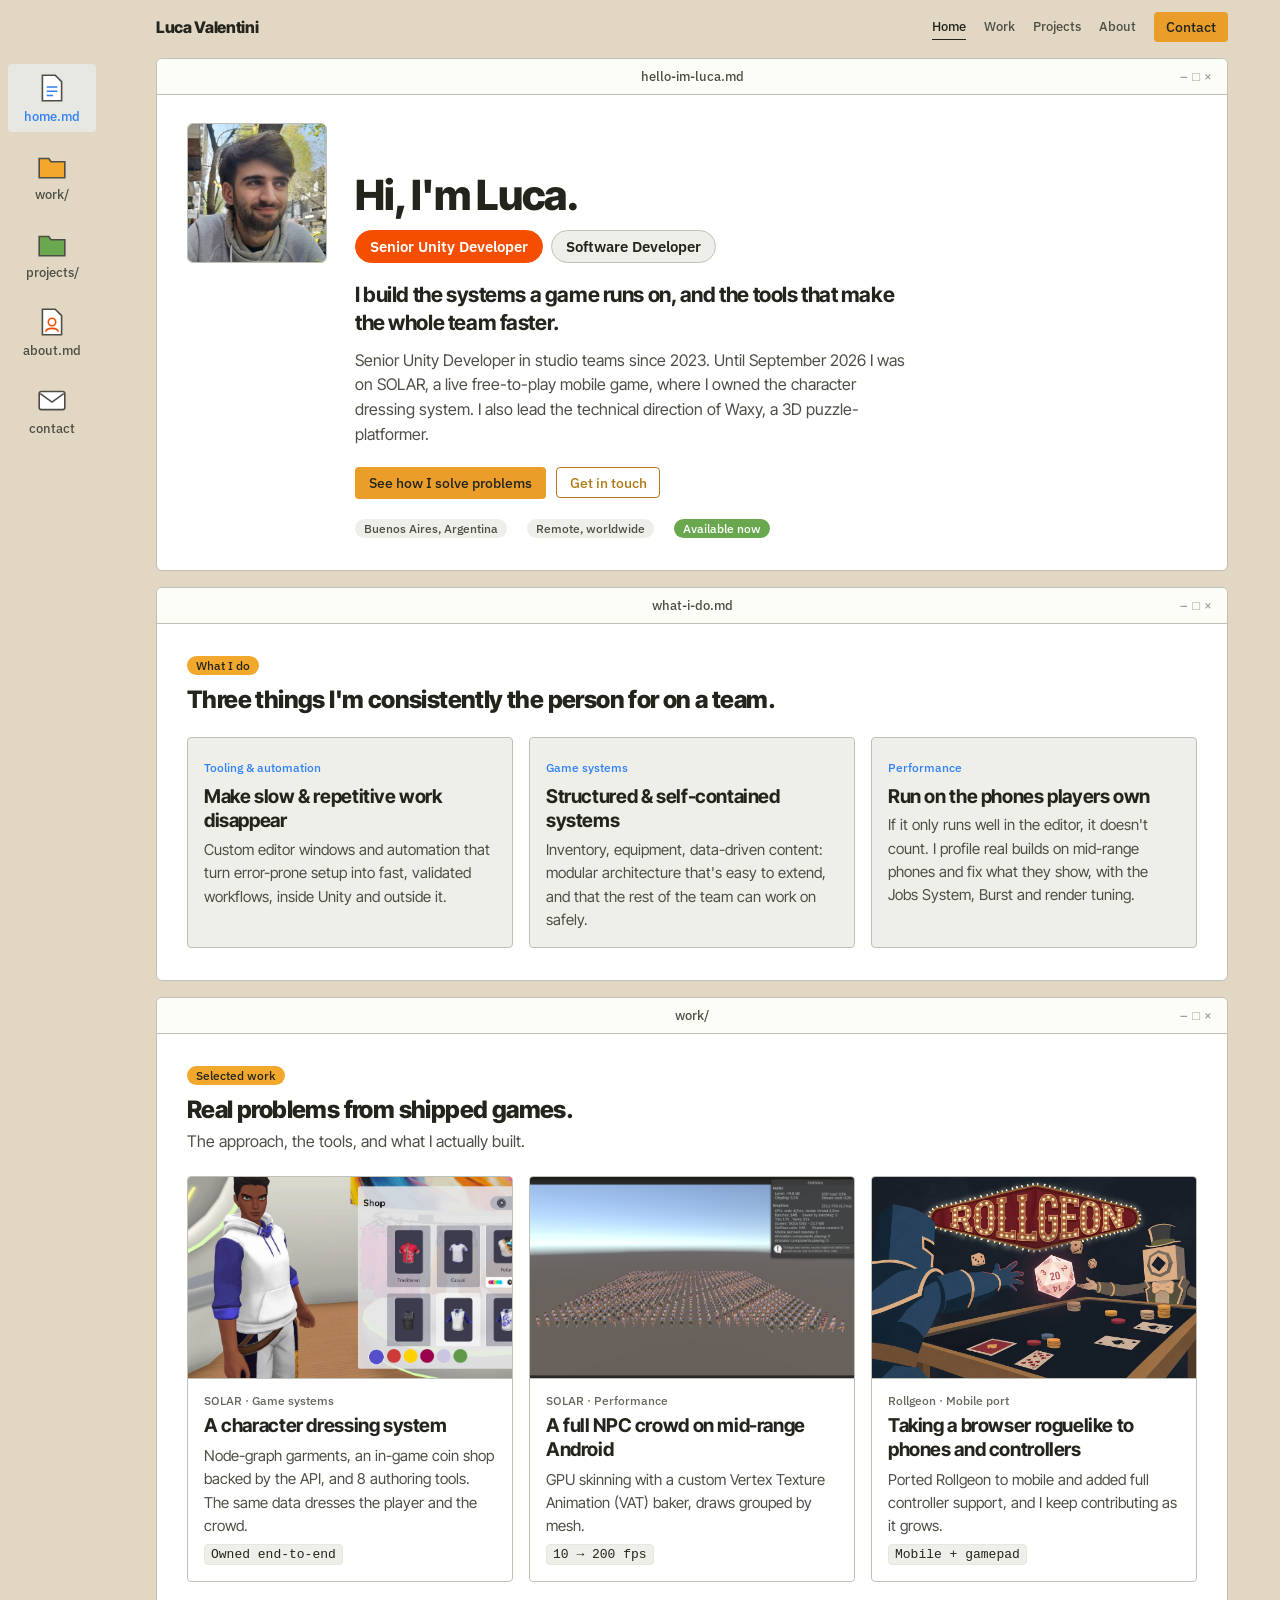
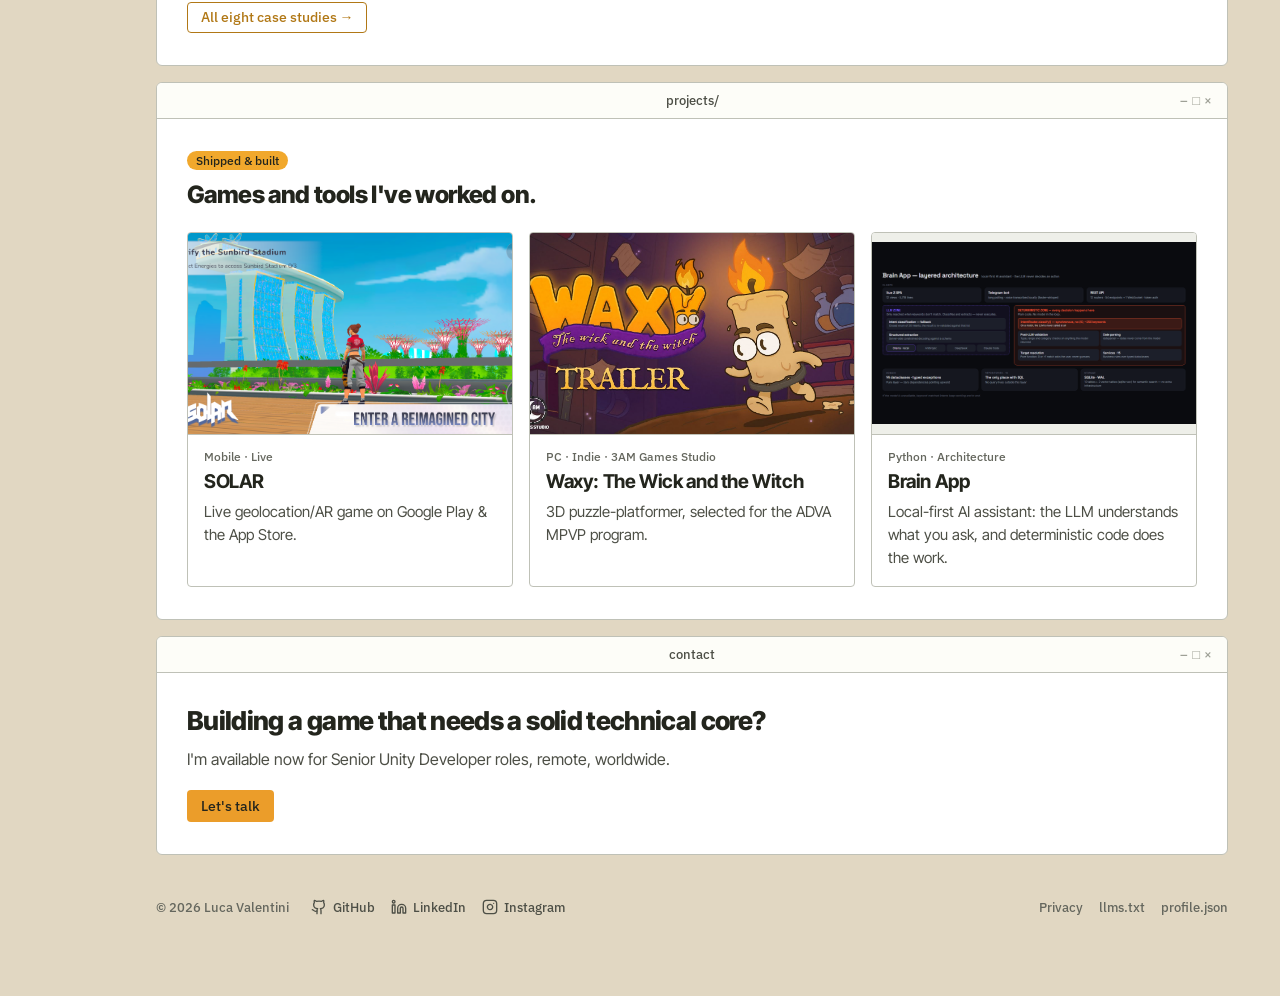
==== commit b59eb3ed: "feat: ronda de correcciones (orden de casos, port de Rollgeon, VAT, tienda por monedas, filtros, lig" ====
--- a/index.html
+++ b/index.html
@@ -57,7 +57,8 @@
       },
       "sameAs": [
         "https://www.linkedin.com/in/lucavalentinidev",
-        "https://github.com/LucaValentini25"
+        "https://github.com/LucaValentini25",
+        "https://www.instagram.com/clastergamedev/"
       ],
       "knowsAbout": [
         "Addressables",
@@ -129,20 +130,6 @@
       ]
     },
     {
-      "@type": "VideoGame",
-      "@id": "https://lucavalentini25.github.io/projects.html#waxy",
-      "name": "Waxy: The Wick and the Witch",
-      "description": "3D puzzle-platformer by 3AM Games Studio. Wax is your health, your height as you melt, and the reach of your flame. Fully playable on a gamepad, menus included.",
-      "creator": {
-        "@id": "https://lucavalentini25.github.io/#person"
-      },
-      "keywords": "Unity, C#, Editor tools, Cinemachine, uGUI",
-      "url": "https://3amgamesstudio.itch.io/waxy-the-wick-and-the-witch",
-      "gamePlatform": [
-        "PC"
-      ]
-    },
-    {
       "@type": "SoftwareSourceCode",
       "@id": "https://lucavalentini25.github.io/projects.html#snackdown",
       "name": "Snackdown",
@@ -168,6 +155,20 @@
       "gamePlatform": [
         "Web",
         "Mobile (in progress)"
+      ]
+    },
+    {
+      "@type": "VideoGame",
+      "@id": "https://lucavalentini25.github.io/projects.html#waxy",
+      "name": "Waxy: The Wick and the Witch",
+      "description": "3D puzzle-platformer by 3AM Games Studio, selected for the ADVA MPVP mentorship program after a rework of its core mechanic.",
+      "creator": {
+        "@id": "https://lucavalentini25.github.io/#person"
+      },
+      "keywords": "Unity, C#, Editor tools, Cinemachine, uGUI",
+      "url": "https://3amgamesstudio.itch.io/waxy-the-wick-and-the-witch",
+      "gamePlatform": [
+        "PC"
       ]
     },
     {
@@ -262,8 +263,8 @@
       <div class="win">
         <div class="tb">hello-im-luca.md</div>
         <div class="win__body hero__copy">
-          <div class="hero__me"><img src="assets/me.jpg" alt="Luca Valentini" width="120" height="120"><div><b>Hi, I'm Luca.</b><span>Senior Unity Developer · Buenos Aires</span></div></div>
-          <h1 class="hero__title">I build the systems a game runs on, and the tools the team builds it with.</h1>
+          <div class="hero__me"><img src="assets/me.jpg" alt="Luca Valentini" width="120" height="120"><div><b>Hi, I'm Luca.</b><span class="roles"><span class="role-pill role-pill--main">Senior Unity Developer</span><span class="role-pill">Software Developer</span></span></div></div>
+          <h1 class="hero__title">I build the systems a game runs on, and the tools that make the whole team faster.</h1>
           <p class="hero__lead">Senior Unity Developer in studio teams since 2023. Until September 2026 I was on SOLAR, a live free-to-play mobile game, where I owned the character dressing system. I also lead the technical direction of Waxy, a 3D puzzle-platformer.</p>
           <div class="actions"><a class="btn btn--primary" href="work.html">See how I solve problems</a><a class="btn btn--secondary" href="contact.html">Get in touch</a></div>
           <ul class="hero__meta"><li>Buenos Aires, Argentina</li><li>Remote, worldwide</li><li class="status">Available now</li></ul>
@@ -279,9 +280,9 @@
         <div class="win__body">
           <header class="sec-head"><span class="eyebrow">What I do</span><h2>Three things I'm consistently the person for on a team.</h2></header>
           <div class="grid3 pillars">
-            <article class="pillar"><span class="pillar__n">Tooling &amp; automation</span><h3>Make the slow, repetitive work disappear</h3><p>Custom editor windows and automation that turn error-prone setup into fast, validated workflows, inside Unity and outside it.</p></article>
-            <article class="pillar"><span class="pillar__n">Game systems</span><h3>Structured, self-contained systems</h3><p>Inventory, equipment, data-driven content: modular architecture that's easy to extend, and that the rest of the team can work on safely.</p></article>
-            <article class="pillar"><span class="pillar__n">Performance</span><h3>Run on the phones players own</h3><p>Profiling-driven optimization with the Jobs System, Burst and render tuning, measured on device rather than in the editor.</p></article>
+            <article class="pillar"><span class="pillar__n">Tooling &amp; automation</span><h3>Make slow &amp; repetitive work disappear</h3><p>Custom editor windows and automation that turn error-prone setup into fast, validated workflows, inside Unity and outside it.</p></article>
+            <article class="pillar"><span class="pillar__n">Game systems</span><h3>Structured &amp; self-contained systems</h3><p>Inventory, equipment, data-driven content: modular architecture that's easy to extend, and that the rest of the team can work on safely.</p></article>
+            <article class="pillar"><span class="pillar__n">Performance</span><h3>Run on the phones players own</h3><p>If it only runs well in the editor, it doesn't count. I profile real builds on mid-range phones and fix what they show, with the Jobs System, Burst and render tuning.</p></article>
           </div>
         </div>
       </div>
@@ -295,11 +296,11 @@
         <div class="win__body">
           <header class="sec-head"><span class="eyebrow">Selected work</span><h2>Real problems from shipped games.</h2><p>The approach, the tools, and what I actually built.</p></header>
           <div class="grid3">
-            <a class="card" href="work.html#npc-gpu"><div class="card__media"><img src="assets/work/npc-after.png" alt="NPC crowd rendered on the GPU" loading="lazy"></div><div class="card__body"><span class="tag">SOLAR · Performance</span><h3>A full NPC crowd on mid-range Android</h3><p>GPU skinning with a custom animation baker, draws grouped by the mesh being drawn.</p><span class="metric">10 → 200 fps</span></div></a>
-            <a class="card" href="work.html#dressing"><div class="card__media"><img src="assets/work/dressing-ingame.png" alt="The dressing system in game" loading="lazy"></div><div class="card__body"><span class="tag">SOLAR · Game systems</span><h3>A character dressing system</h3><p>Node-graph garments with backend sync and 8 authoring tools. The same data dresses the player and the crowd.</p><span class="metric">Owned end-to-end</span></div></a>
-            <a class="card" href="work.html#waxy-tools"><div class="card__media"><img src="assets/projects/waxy-1.png" alt="Waxy: The Wick and the Witch" loading="lazy"></div><div class="card__body"><span class="tag">Waxy · Tooling</span><h3>Editor tools that killed the level-building overhead</h3><p>Convert blockouts to final prefabs in batch, and assign localization keys across every Timeline.</p><span class="metric">10 of 14 tools</span></div></a>
+            <a class="card" href="work.html#dressing"><div class="card__media"><img src="assets/work/dressing-ingame.png" alt="The dressing system in game" loading="lazy"></div><div class="card__body"><span class="tag">SOLAR · Game systems</span><h3>A character dressing system</h3><p>Node-graph garments, an in-game coin shop backed by the API, and 8 authoring tools. The same data dresses the player and the crowd.</p><span class="metric">Owned end-to-end</span></div></a>
+            <a class="card" href="work.html#npc-gpu"><div class="card__media"><img src="assets/work/npc-after.png" alt="NPC crowd rendered on the GPU" loading="lazy"></div><div class="card__body"><span class="tag">SOLAR · Performance</span><h3>A full NPC crowd on mid-range Android</h3><p>GPU skinning with a custom Vertex Texture Animation (VAT) baker, draws grouped by mesh.</p><span class="metric">10 → 200 fps</span></div></a>
+            <a class="card" href="work.html#rollgeon-port"><div class="card__media"><img src="assets/projects/rollgeon-yt.jpg" alt="Rollgeon" loading="lazy"></div><div class="card__body"><span class="tag">Rollgeon · Mobile port</span><h3>Taking a browser roguelike to phones and controllers</h3><p>Ported Rollgeon to mobile and added full controller support, and I keep contributing as it grows.</p><span class="metric">Mobile + gamepad</span></div></a>
           </div>
-          <div class="sec-foot"><a class="btn btn--secondary" href="work.html">All seven case studies →</a></div>
+          <div class="sec-foot"><a class="btn btn--secondary" href="work.html">All eight case studies →</a></div>
         </div>
       </div>
     </div>
@@ -314,7 +315,7 @@
           <div class="grid3">
             <a class="card card--compact" href="projects.html#solar"><div class="card__media"><img src="assets/projects/solar-1.png" alt="SOLAR" loading="lazy"></div><div class="card__body"><span class="tag">Mobile · Live</span><h3>SOLAR</h3><p>Live geolocation/AR game on Google Play &amp; the App Store.</p></div></a>
             <a class="card card--compact" href="projects.html#waxy"><div class="card__media"><img src="assets/projects/waxy-yt.jpg" alt="Waxy" loading="lazy"></div><div class="card__body"><span class="tag">PC · Indie · 3AM Games Studio</span><h3>Waxy: The Wick and the Witch</h3><p>3D puzzle-platformer, selected for the ADVA MPVP program.</p></div></a>
-            <a class="card card--compact" href="projects.html#brain"><div class="card__media card__media--contain"><img src="assets/projects/brainapp-architecture.png" alt="Brain App architecture" loading="lazy"></div><div class="card__body"><span class="tag">Python · Architecture</span><h3>Brain App</h3><p>Local-first AI assistant. 323 tests, green in 77 seconds.</p></div></a>
+            <a class="card card--compact" href="projects.html#brain"><div class="card__media card__media--contain"><img src="assets/projects/brainapp-architecture.png" alt="Brain App architecture" loading="lazy"></div><div class="card__body"><span class="tag">Python · Architecture</span><h3>Brain App</h3><p>Local-first AI assistant: the LLM understands what you ask, and deterministic code does the work.</p></div></a>
           </div>
         </div>
       </div>
@@ -328,7 +329,7 @@
         <div class="win__body cta__body">
           <h2>Building a game that needs a solid technical core?</h2>
           <p>I'm available now for Senior Unity Developer roles, remote, worldwide.</p>
-          <div class="actions"><a class="btn btn--primary" href="contact.html">Let's talk</a><a class="btn btn--secondary" href="mailto:lucavalentini25@gmail.com">lucavalentini25@gmail.com</a></div>
+          <div class="actions"><a class="btn btn--primary" href="contact.html">Let's talk</a></div>
         </div>
       </div>
     </div>
@@ -337,13 +338,19 @@
 
   <footer class="footer">
     <div class="wrap footer__inner">
-      <span>&copy; <span id="year">2026</span> Luca Valentini</span>
+      <div class="footer__id">
+        <span>&copy; <span id="year">2026</span> Luca Valentini</span>
+        <!-- Íconos: Lucide (ISC), ver assets/icons/LICENSE-lucide.txt -->
+        <nav class="footer__social" aria-label="Social profiles">
+          <a href="https://github.com/LucaValentini25"><svg viewBox="0 0 24 24" aria-hidden="true"><path d="M15 22v-4a4.8 4.8 0 0 0-1-3.5c3 0 6-2 6-5.5.08-1.25-.27-2.48-1-3.5.28-1.15.28-2.35 0-3.5 0 0-1 0-3 1.5-2.64-.5-5.36-.5-8 0C6 2 5 2 5 2c-.3 1.15-.3 2.35 0 3.5A5.403 5.403 0 0 0 4 9c0 3.5 3 5.5 6 5.5-.39.49-.68 1.05-.85 1.65-.17.6-.22 1.23-.15 1.85v4"/><path d="M9 18c-4.51 2-5-2-7-2"/></svg><span>GitHub</span></a>
+          <a href="https://www.linkedin.com/in/lucavalentinidev"><svg viewBox="0 0 24 24" aria-hidden="true"><path d="M16 8a6 6 0 0 1 6 6v7h-4v-7a2 2 0 0 0-2-2 2 2 0 0 0-2 2v7h-4v-7a6 6 0 0 1 6-6z"/><rect width="4" height="12" x="2" y="9"/><circle cx="4" cy="4" r="2"/></svg><span>LinkedIn</span></a>
+          <a href="https://www.instagram.com/clastergamedev/"><svg viewBox="0 0 24 24" aria-hidden="true"><rect width="20" height="20" x="2" y="2" rx="5" ry="5"/><path d="M16 11.37A4 4 0 1 1 12.63 8 4 4 0 0 1 16 11.37z"/><line x1="17.5" x2="17.51" y1="6.5" y2="6.5"/></svg><span>Instagram</span></a>
+        </nav>
+      </div>
       <nav class="footer__links" aria-label="Legal and data">
-        <a href="privacy.html" hreflang="es">Privacy</a>
+        <a href="privacy.html">Privacy</a>
         <a href="llms.txt">llms.txt</a>
         <a href="profile.json">profile.json</a>
-        <a href="https://github.com/LucaValentini25">GitHub</a>
-        <a href="https://www.linkedin.com/in/lucavalentinidev">LinkedIn</a>
       </nav>
     </div>
   </footer>
--- a/styles.css
+++ b/styles.css
@@ -340,3 +340,68 @@
 .footer__links { display: flex; flex-wrap: wrap; gap: 6px 16px; }
 .card__media--yt { aspect-ratio: auto; background: #000; display: flex; align-items: center; }
 .card .yt-note { padding: 0; }
+
+/* ==================== Ronda 2 (08/10/2026) ==================== */
+
+/* Roles del hero: más legibles, el principal en naranja */
+.hero__me .roles { display: flex; flex-wrap: wrap; gap: 8px; margin-top: 12px; padding: 0; background: none; border-radius: 0; }
+.hero__me .role-pill { display: inline-block; margin: 0; font: 600 15px/1 "IBM Plex Sans", sans-serif; padding: 8px 14px; border-radius: 999px; background: var(--linen); color: var(--moss); border: 1px solid var(--line); }
+.hero__me .role-pill--main { background: var(--flame); color: #fff; border-color: var(--flame); }
+
+/* Tarjetas de proyecto: más aire y jerarquía */
+.card--project .card__body { padding: 22px 24px 24px; gap: 12px; }
+.card--project h3 { font-size: 22px; }
+.card--project .role { font: 500 14px "IBM Plex Sans", sans-serif; color: var(--olive); margin-top: -6px; }
+.card--project p { line-height: 1.6; }
+.card--project strong, .case strong { color: var(--moss); font-weight: 700; }
+.facts { display: grid; gap: 8px; padding-left: 0; }
+.facts li { position: relative; padding-left: 18px; color: var(--olive); font-size: 15px; line-height: 1.55; }
+.facts li::before { content: ""; position: absolute; left: 2px; top: .62em; width: 7px; height: 7px; border-radius: 2px; background: var(--mari); }
+.card--project .chips { margin-top: 4px; }
+.links { display: flex; flex-wrap: wrap; gap: 6px 18px; align-items: center; margin-top: auto; padding-top: 6px; }
+.card__media--video { aspect-ratio: auto; background: #000; display: flex; align-items: center; }
+.card__media--video video { width: 100%; height: auto; display: block; }
+@media (min-width: 861px) { .card--wide .card__body { padding: 28px 30px; } }
+
+/* Filtros de Projects (pestañas tipo toolbar) */
+.filters { display: flex; flex-wrap: wrap; gap: 6px; margin-top: 22px; }
+.filters button { font: 500 13.5px "IBM Plex Sans", sans-serif; padding: 7px 12px; border-radius: 4px; border: 1px solid var(--line); background: var(--paper); color: var(--olive); cursor: pointer; transition: background .15s, color .15s, border-color .15s; }
+.filters button:hover { background: var(--linen); color: var(--moss); }
+.filters button[aria-pressed="true"] { background: var(--moss); border-color: var(--moss); color: #fff; }
+.filters .count { opacity: .65; margin-left: 2px; font-variant-numeric: tabular-nums; }
+.projects > [hidden] { display: none !important; }
+
+/* Imágenes ampliables (lightbox con <dialog>) */
+a.zoom { display: block; cursor: zoom-in; position: relative; }
+a.zoom img { transition: filter .2s; }
+a.zoom:hover img { filter: brightness(.94); }
+.links a.zoom { display: inline; cursor: zoom-in; }
+.lightbox { border: 0; padding: 0; background: transparent; max-width: min(96vw, 1600px); max-height: 94vh; margin: auto; overflow: visible; }
+.lightbox::backdrop { background: rgba(35, 37, 29, .82); }
+.lightbox img { display: block; max-width: min(96vw, 1600px); max-height: 86vh; width: auto; height: auto; border-radius: 6px; border: 1px solid var(--line); background: #fff; }
+.lightbox__bar { display: flex; justify-content: space-between; align-items: center; gap: 16px; margin-top: 10px; color: #fdfdf8; font: 500 14px "IBM Plex Sans", sans-serif; }
+.lightbox__close { font: 600 14px "IBM Plex Sans", sans-serif; background: var(--paper); color: var(--moss); border: 0; border-radius: 4px; padding: 8px 14px; cursor: pointer; }
+.lightbox[open] { animation: lb-in .18s cubic-bezier(.23, 1, .32, 1); }
+@keyframes lb-in { from { opacity: 0; transform: scale(.98); } to { opacity: 1; transform: none; } }
+
+/* Skills con nivel */
+.levels { display: grid; grid-template-columns: repeat(auto-fill, minmax(230px, 1fr)); gap: 10px; margin-bottom: 26px; }
+.level { display: grid; grid-template-columns: 1fr auto; grid-template-rows: auto auto; gap: 6px 10px; align-items: center; padding: 12px 14px; background: var(--linen); border: 1px solid var(--line2); border-radius: 4px; }
+.level__name { font-weight: 700; font-size: 16px; color: var(--moss); }
+.level__label { font: 500 12px "IBM Plex Sans", sans-serif; color: var(--sage); text-align: right; }
+.meter { grid-column: 1 / -1; display: grid; grid-template-columns: repeat(3, 1fr); gap: 4px; }
+.meter i { height: 6px; border-radius: 2px; background: var(--line); }
+.meter[data-level="1"] i:nth-child(-n+1), .meter[data-level="2"] i:nth-child(-n+2), .meter[data-level="3"] i { background: var(--amber); }
+.skills__also { font-size: 17px; font-weight: 700; margin: 6px 0 12px; }
+.skillgroup h4 { font-size: 16px; font-weight: 700; margin-bottom: 10px; }
+
+/* Footer: redes con ícono a la izquierda, legales a la derecha */
+.footer__inner { align-items: center; }
+.footer__id { display: flex; flex-wrap: wrap; align-items: center; gap: 10px 22px; }
+.footer__social { display: flex; flex-wrap: wrap; gap: 6px 16px; }
+.footer__social a { display: inline-flex; align-items: center; gap: 6px; color: var(--olive); }
+.footer__social a:hover { color: var(--blue); }
+.footer__social svg { width: 16px; height: 16px; fill: none; stroke: currentColor; stroke-width: 2; stroke-linecap: round; stroke-linejoin: round; }
+.footer__links a { color: var(--sage); }
+.footer__links a:hover { color: var(--blue); }
+.card__media > a.zoom { height: 100%; }
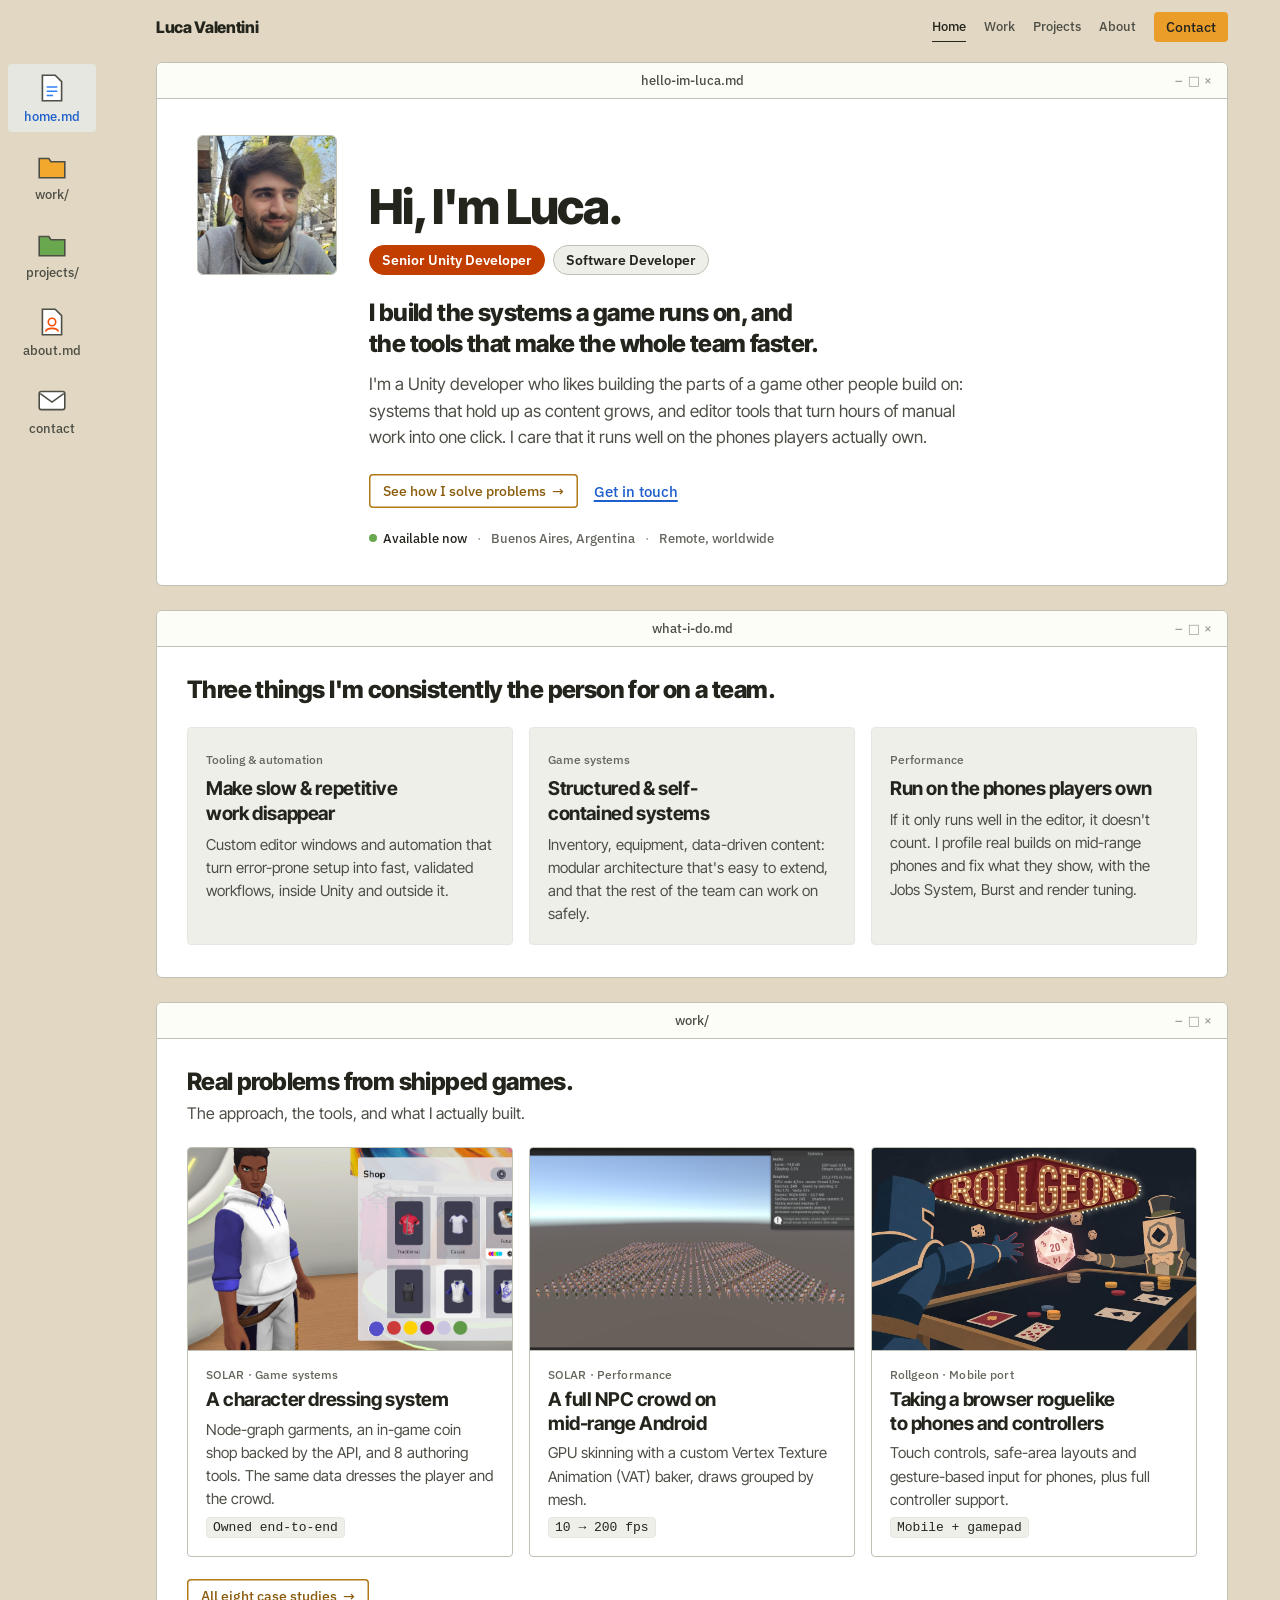
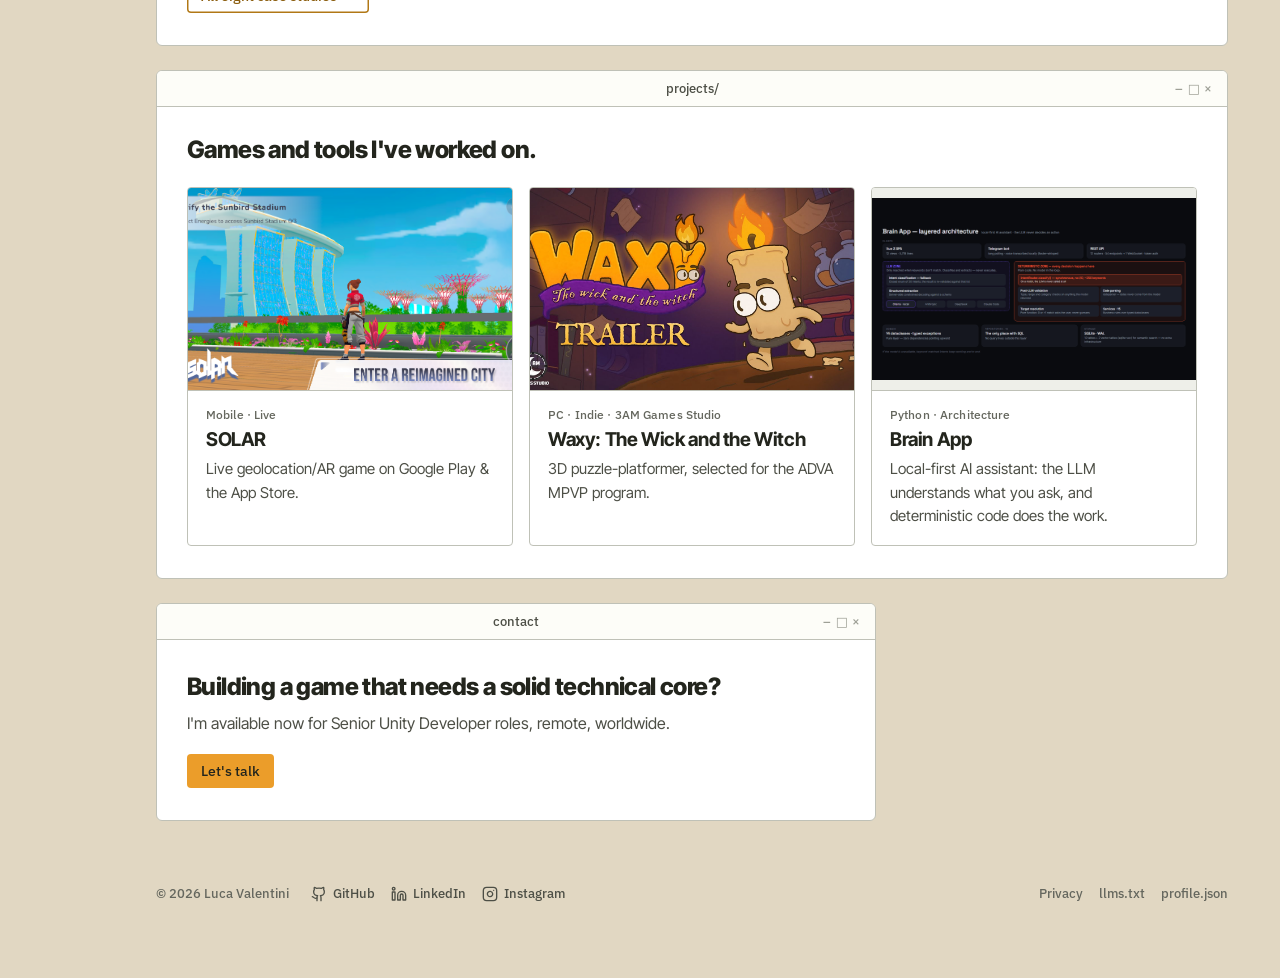
==== commit 2b33d7c6: "feat: estilo fiel a PostHog con correcciones de la auditoria; parrafo A, port de Rollgeon, cita text" ====
--- a/index.html
+++ b/index.html
@@ -46,7 +46,7 @@
       "@id": "https://lucavalentini25.github.io/#person",
       "name": "Luca Valentini",
       "jobTitle": "Senior Unity Developer",
-      "description": "Senior Unity Developer with 6+ years in Unity and C#, in studio teams since 2023. I build structured, self-contained game systems and the custom editor tooling that makes the whole team faster, backed by measured performance work on mobile.",
+      "description": "Senior Unity Developer with 6+ years in Unity and C#, in studio teams since 2023. I build the parts of a game other people build on: systems that hold up as content grows, and editor tools that turn hours of manual work into one click, with performance measured on the phones players own.",
       "url": "https://lucavalentini25.github.io",
       "image": "https://lucavalentini25.github.io/assets/me.jpg",
       "email": "mailto:lucavalentini25@gmail.com",
@@ -150,7 +150,7 @@
       "creator": {
         "@id": "https://lucavalentini25.github.io/#person"
       },
-      "keywords": "Unity, Mobile port, Input System, Gamepad",
+      "keywords": "Unity, Mobile port, Touch controls, Safe area, Controller support",
       "url": "https://3amgamesstudio.itch.io/rollgeon",
       "gamePlatform": [
         "Web",
@@ -265,9 +265,9 @@
         <div class="win__body hero__copy">
           <div class="hero__me"><img src="assets/me.jpg" alt="Luca Valentini" width="120" height="120"><div><b>Hi, I'm Luca.</b><span class="roles"><span class="role-pill role-pill--main">Senior Unity Developer</span><span class="role-pill">Software Developer</span></span></div></div>
           <h1 class="hero__title">I build the systems a game runs on, and the tools that make the whole team faster.</h1>
-          <p class="hero__lead">Senior Unity Developer in studio teams since 2023. Until September 2026 I was on SOLAR, a live free-to-play mobile game, where I owned the character dressing system. I also lead the technical direction of Waxy, a 3D puzzle-platformer.</p>
-          <div class="actions"><a class="btn btn--primary" href="work.html">See how I solve problems</a><a class="btn btn--secondary" href="contact.html">Get in touch</a></div>
-          <ul class="hero__meta"><li>Buenos Aires, Argentina</li><li>Remote, worldwide</li><li class="status">Available now</li></ul>
+          <p class="hero__lead">I'm a Unity developer who likes building the parts of a game other people build on: systems that hold up as content grows, and editor tools that turn hours of manual work into one click. I care that it runs well on the phones players actually own.</p>
+          <div class="actions"><a class="btn btn--secondary" href="work.html">See how I solve problems <span class="arr" aria-hidden="true">→</span></a><a class="link" href="contact.html">Get in touch</a></div>
+          <ul class="hero__meta"><li class="status"><span aria-hidden="true"></span>Available now</li><li>Buenos Aires, Argentina</li><li>Remote, worldwide</li></ul>
         </div>
       </div>
     </div>
@@ -278,7 +278,7 @@
       <div class="win">
         <div class="tb">what-i-do.md</div>
         <div class="win__body">
-          <header class="sec-head"><span class="eyebrow">What I do</span><h2>Three things I'm consistently the person for on a team.</h2></header>
+          <header class="sec-head"><h2>Three things I'm consistently the person for on a team.</h2></header>
           <div class="grid3 pillars">
             <article class="pillar"><span class="pillar__n">Tooling &amp; automation</span><h3>Make slow &amp; repetitive work disappear</h3><p>Custom editor windows and automation that turn error-prone setup into fast, validated workflows, inside Unity and outside it.</p></article>
             <article class="pillar"><span class="pillar__n">Game systems</span><h3>Structured &amp; self-contained systems</h3><p>Inventory, equipment, data-driven content: modular architecture that's easy to extend, and that the rest of the team can work on safely.</p></article>
@@ -294,13 +294,13 @@
       <div class="win">
         <div class="tb">work/</div>
         <div class="win__body">
-          <header class="sec-head"><span class="eyebrow">Selected work</span><h2>Real problems from shipped games.</h2><p>The approach, the tools, and what I actually built.</p></header>
+          <header class="sec-head"><h2>Real problems from shipped games.</h2><p>The approach, the tools, and what I actually built.</p></header>
           <div class="grid3">
             <a class="card" href="work.html#dressing"><div class="card__media"><img src="assets/work/dressing-ingame.png" alt="The dressing system in game" loading="lazy"></div><div class="card__body"><span class="tag">SOLAR · Game systems</span><h3>A character dressing system</h3><p>Node-graph garments, an in-game coin shop backed by the API, and 8 authoring tools. The same data dresses the player and the crowd.</p><span class="metric">Owned end-to-end</span></div></a>
             <a class="card" href="work.html#npc-gpu"><div class="card__media"><img src="assets/work/npc-after.png" alt="NPC crowd rendered on the GPU" loading="lazy"></div><div class="card__body"><span class="tag">SOLAR · Performance</span><h3>A full NPC crowd on mid-range Android</h3><p>GPU skinning with a custom Vertex Texture Animation (VAT) baker, draws grouped by mesh.</p><span class="metric">10 → 200 fps</span></div></a>
-            <a class="card" href="work.html#rollgeon-port"><div class="card__media"><img src="assets/projects/rollgeon-yt.jpg" alt="Rollgeon" loading="lazy"></div><div class="card__body"><span class="tag">Rollgeon · Mobile port</span><h3>Taking a browser roguelike to phones and controllers</h3><p>Ported Rollgeon to mobile and added full controller support, and I keep contributing as it grows.</p><span class="metric">Mobile + gamepad</span></div></a>
+            <a class="card" href="work.html#rollgeon-port"><div class="card__media"><img src="assets/projects/rollgeon-yt.jpg" alt="Rollgeon" loading="lazy"></div><div class="card__body"><span class="tag">Rollgeon · Mobile port</span><h3>Taking a browser roguelike to phones and controllers</h3><p>Touch controls, safe-area layouts and gesture-based input for phones, plus full controller support.</p><span class="metric">Mobile + gamepad</span></div></a>
           </div>
-          <div class="sec-foot"><a class="btn btn--secondary" href="work.html">All eight case studies →</a></div>
+          <div class="sec-foot"><a class="btn btn--secondary" href="work.html">All eight case studies <span class="arr" aria-hidden="true">→</span></a></div>
         </div>
       </div>
     </div>
@@ -311,7 +311,7 @@
       <div class="win">
         <div class="tb">projects/</div>
         <div class="win__body">
-          <header class="sec-head"><span class="eyebrow">Shipped &amp; built</span><h2>Games and tools I've worked on.</h2></header>
+          <header class="sec-head"><h2>Games and tools I've worked on.</h2></header>
           <div class="grid3">
             <a class="card card--compact" href="projects.html#solar"><div class="card__media"><img src="assets/projects/solar-1.png" alt="SOLAR" loading="lazy"></div><div class="card__body"><span class="tag">Mobile · Live</span><h3>SOLAR</h3><p>Live geolocation/AR game on Google Play &amp; the App Store.</p></div></a>
             <a class="card card--compact" href="projects.html#waxy"><div class="card__media"><img src="assets/projects/waxy-yt.jpg" alt="Waxy" loading="lazy"></div><div class="card__body"><span class="tag">PC · Indie · 3AM Games Studio</span><h3>Waxy: The Wick and the Witch</h3><p>3D puzzle-platformer, selected for the ADVA MPVP program.</p></div></a>
--- a/styles.css
+++ b/styles.css
@@ -1,407 +1,378 @@
 /* ============================================================
    Luca Valentini · Portfolio
-   Estilo "escritorio": arena + ventanas de papel con barra de
-   título, íconos de archivo a la izquierda, radios de 4-6px, sin
-   sombras. Un CTA ámbar por pantalla; azul solo para lo activo.
-   Contenido: data.json (derivado de Datos Portfolio Web.md).
+   Sistema visual: PostHog (styles.refero.design/style/56cd3725…).
+   Un escritorio cálido: lienzo arena, ventanas de papel con barra
+   de título, íconos de archivo como navegación secundaria.
+   Reglas del sistema:
+   - Radios chicos: 4px controles y tarjetas, 6px ventanas, píldora
+     solo para tags.
+   - Sin sombras: profundidad con bordes finos y escalones de superficie.
+   - Un CTA ámbar por pantalla. Azul solo para lo activo y los links.
+   - Inter Tight para contenido, IBM Plex Sans para la interfaz,
+     monoespaciada para datos.
+   Ajuste propio: los tonos de texto (links, pastillas, botón
+   secundario) son una variante más oscura del token del sistema,
+   para llegar al contraste AA. Los rellenos y bordes usan el
+   tono original.
    ============================================================ */
+
+:root {
+  /* superficies, de lo más bajo a lo más alto */
+  --desk: #e1d7c2;       /* lienzo */
+  --stone: #e5e7e0;      /* hover / seleccionado */
+  --linen: #eeefe9;      /* tarjetas anidadas, botones secundarios */
+  --cream: #fdfdf8;      /* barras de título */
+  --paper: #ffffff;      /* ventanas */
+  /* texto */
+  --moss: #23251d;       /* principal */
+  --olive: #4d4f46;      /* cuerpo */
+  --sage: #65675e;       /* apagado */
+  --ash: #9ea096;        /* deshabilitado */
+  /* bordes */
+  --line: #bfc1b7;
+  --line2: #e5e7e0;
+  /* acentos del sistema */
+  --amber: #eb9d2a;      /* CTA */
+  --amber-d: #cd8407;
+  --gold: #b17816;       /* botón secundario (borde) */
+  --blue: #2f80fa;       /* activo, foco, indicadores */
+  --flame: #f54e00;
+  --green: #6aa84f;
+  --mari: #f1a82c;
+  /* variantes de texto para contraste AA */
+  --blue-ink: #1d5fcc;
+  --gold-ink: #8a5c0c;
+  --flame-ink: #c23d00;
+  /* tipografía */
+  --f-content: "Inter Tight", "Inter", system-ui, sans-serif;
+  --f-ui: "IBM Plex Sans", system-ui, sans-serif;
+  --f-mono: ui-monospace, SFMono-Regular, Menlo, Consolas, monospace;
+  /* movimiento */
+  --ease: cubic-bezier(.23, 1, .32, 1);
+}
+
+/* ---------------------------------------------------------- base */
 * { box-sizing: border-box; margin: 0; padding: 0; }
 html { scroll-behavior: smooth; }
-body { -webkit-font-smoothing: antialiased; line-height: 1.55; overflow-x: hidden; }
+body { background: var(--desk); color: var(--moss); font: 400 16px/1.55 var(--f-content); -webkit-font-smoothing: antialiased; overflow-x: hidden; padding-left: 104px; }
 a { color: inherit; text-decoration: none; }
 img, video { display: block; max-width: 100%; }
 ul { list-style: none; }
-.wrap { max-width: 1200px; margin: 0 auto; padding: 0 32px; width: 100%; }
-@media (max-width: 640px) { .wrap { padding: 0 16px; } }
-
-/* NAV */
+h1, h2, h3 { text-wrap: balance; }
+.wrap { max-width: 1120px; margin: 0 auto; padding: 0 24px; width: 100%; }
+main { padding-bottom: 32px; }
+:where(a, button, input, select, textarea, summary):focus-visible { outline: 2px solid var(--blue); outline-offset: 2px; border-radius: 4px; }
+.skip { position: absolute; left: 12px; top: -48px; z-index: 100; background: var(--moss); color: #fff; padding: 8px 12px; border-radius: 4px; font: 500 14px var(--f-ui); }
+.skip:focus { top: 12px; }
+.sr-only { position: absolute; width: 1px; height: 1px; padding: 0; margin: -1px; overflow: hidden; clip: rect(0 0 0 0); white-space: nowrap; border: 0; }
+.hp { position: absolute !important; left: -9999px !important; width: 1px; height: 1px; overflow: hidden; }
+.muted { color: var(--sage); font: 14px var(--f-ui); }
+
+/* links de texto: azul, subrayado de 1.5px */
+.link, .legal a, .form__privacy a, .about__text a { color: var(--blue-ink); text-decoration: underline; text-decoration-thickness: 1.5px; text-underline-offset: 3px; font: 500 15px var(--f-ui); }
+.link:hover, .legal a:hover, .form__privacy a:hover { color: var(--moss); }
+.arr { display: inline-block; transition: transform .15s var(--ease); }
+@media (hover: hover) {
+  a:hover > .arr { transform: translateX(2px); }
+  a:hover > .arr--out { transform: translate(2px, -2px); }
+}
+
+/* ------------------------------------------- archivos (nav lateral) */
+.files { position: fixed; left: 0; top: 0; bottom: 0; width: 104px; padding: 64px 8px 16px; display: flex; flex-direction: column; gap: 10px; }
+.files a { display: flex; flex-direction: column; align-items: center; gap: 4px; padding: 8px 4px; border-radius: 4px; font: 500 12.5px var(--f-ui); color: var(--olive); text-align: center; transition: background .15s, transform .14s var(--ease); }
+.files a:hover { background: var(--stone); }
+.files a:active { transform: scale(.97); }
+.files a.active { background: var(--stone); color: var(--blue-ink); }
+.files svg { width: 32px; height: 32px; }
+
+/* ---------------------------------------------------------- nav */
+.nav { padding: 12px 0 8px; }
 .nav__inner { display: flex; align-items: center; justify-content: space-between; gap: 16px; }
-.nav__links { display: flex; align-items: center; gap: 4px; overflow-x: auto; scrollbar-width: none; }
-.nav__links a { white-space: nowrap; }
-
-/* GRIDS */
-.grid3 { display: grid; grid-template-columns: repeat(3, 1fr); gap: 16px; }
-.grid2 { display: grid; grid-template-columns: repeat(2, 1fr); gap: 16px; }
-@media (max-width: 860px) { .grid3, .grid2 { grid-template-columns: 1fr; } }
-
-/* HERO */
-.hero__grid { display: grid; grid-template-columns: 1fr; gap: 56px; align-items: center; }
-.hero__me { display: flex; align-items: center; gap: 14px; }
-.hero__me img { object-fit: cover; }
-.hero__meta { display: flex; flex-wrap: wrap; gap: 8px 20px; }
-.actions { display: flex; flex-wrap: wrap; gap: 10px; align-items: center; }
-.btn { display: inline-flex; align-items: center; gap: 8px; cursor: pointer; transition: transform .14s cubic-bezier(.23,1,.32,1), background-color .15s, border-color .15s, color .15s; }
+.nav__brand { font-weight: 800; font-size: 16px; letter-spacing: -.02em; }
+.nav__links { display: flex; align-items: center; gap: 18px; font: 500 13px var(--f-ui); min-width: 0; max-width: 100%; overflow-x: auto; scrollbar-width: none; }
+.nav__links a { padding: 6px 0; border-bottom: 1px solid transparent; color: var(--olive); white-space: nowrap; }
+.nav__links a:hover { color: var(--moss); }
+.nav__links a.active { color: var(--moss); border-bottom-color: var(--moss); }
+.nav__links .nav__cta { background: var(--amber); color: var(--moss); padding: 6px 12px; border-radius: 4px; border: 0; font-size: 14px; transition: background .15s, transform .14s var(--ease); }
+.nav__links .nav__cta:hover { background: var(--amber-d); }
+.nav__links .nav__cta:active { transform: scale(.97); }
+
+/* ------------------------------------------------------ ventanas */
+.win { background: var(--paper); border: 1px solid var(--line); border-radius: 6px; overflow: hidden; transition: border-color .2s; }
+.tb { display: grid; grid-template-columns: 70px 1fr 70px; align-items: center; height: 36px; background: var(--cream); border-bottom: 1px solid var(--line); font: 500 13px var(--f-ui); color: var(--olive); text-align: center; transition: background .2s, color .2s; }
+.tb::before { content: ""; }
+.tb::after { content: "–  □  ×" / ""; text-align: right; padding-right: 14px; color: var(--ash); letter-spacing: .05em; }
+.win__body { padding: 28px 30px 32px; }
+/* ventana "enfocada" al llegar por un link (#id), como una ventana activa del escritorio */
+.win:target { border-color: var(--moss); }
+.win:target > .tb { background: var(--stone); color: var(--moss); }
+@media (prefers-reduced-motion: no-preference) { .win:target { animation: win-focus .35s var(--ease); } }
+@keyframes win-focus { from { border-color: var(--blue); } }
+
+.section, .pagehero { padding: 12px 0; }
+.hero { padding: 12px 0; }
+
+/* -------------------------------------------------- tipografía */
+.pagehero__title { font-size: clamp(2rem, 4vw, 2.5rem); font-weight: 800; letter-spacing: -.03em; line-height: 1.1; }
+.pagehero__lead { color: var(--olive); margin-top: 10px; max-width: 62ch; }
+.sec-head { margin-bottom: 22px; }
+.sec-head h2 { font-size: 24px; font-weight: 800; letter-spacing: -.025em; line-height: 1.25; }
+.sec-head p { color: var(--olive); margin-top: 4px; }
+.sec-foot { margin-top: 22px; }
+/* meta chico (proyecto · área): texto, sin fondo */
+.eyebrow, .tag { display: block; font: 500 12px var(--f-ui); color: var(--sage); letter-spacing: .01em; }
+/* dato numérico */
+.metric { display: inline-block; align-self: flex-start; font: 13px var(--f-mono); color: var(--moss); background: var(--linen); border: 1px solid var(--line2); border-radius: 4px; padding: 2px 6px; }
+
+/* ------------------------------------------------------ botones */
+.actions { display: flex; flex-wrap: wrap; gap: 10px 16px; align-items: center; }
+.btn { display: inline-flex; align-items: center; gap: 6px; cursor: pointer; font: 500 14px var(--f-ui); border-radius: 4px; padding: 8px 14px; border: 0; transition: background .15s, color .15s, transform .14s var(--ease); }
 .btn:active { transform: scale(.97); }
-
-/* CARDS */
-.card { display: flex; flex-direction: column; overflow: hidden; }
-.card__media { aspect-ratio: 16/10; overflow: hidden; }
-.card__media img, .card__media video { width: 100%; height: 100%; object-fit: cover; transition: transform .6s cubic-bezier(.23,1,.32,1); }
-.card:hover .card__media img { transform: scale(1.03); }
-.card__body { display: flex; flex-direction: column; gap: 6px; flex: 1; }
-.card__body .more { margin-top: auto; padding-top: 10px; }
-
-/* CASE STUDY */
-.case__grid { display: grid; grid-template-columns: 1fr 1fr; gap: 32px 48px; align-items: start; }
-.case__head { grid-column: 1 / -1; }
-.case__media { display: grid; gap: 10px; }
-.case__media img, .case__media video { width: 100%; height: auto; }
-.case__media figcaption { font-size: 13px; }
-.case__steps { display: grid; gap: 18px; }
-.case__steps dt { margin-bottom: 4px; }
-.case__full { grid-column: 1 / -1; }
-@media (max-width: 860px) { .case__grid { grid-template-columns: 1fr; } }
-
+.btn--primary { background: var(--amber); color: var(--moss); }
+.btn--primary:hover { background: var(--amber-d); }
+.btn--secondary { background: transparent; color: var(--gold-ink); box-shadow: inset 0 0 0 1.5px var(--gold); }
+.btn--secondary:hover { background: var(--linen); }
+.btn[disabled] { opacity: .6; cursor: progress; }
+
+/* --------------------------------------------------------- chips */
 .chips { display: flex; flex-wrap: wrap; gap: 6px; }
-
-/* ABOUT */
-.about__grid { display: grid; grid-template-columns: 280px 1fr; gap: 48px; align-items: start; }
-.about__photo img { width: 100%; aspect-ratio: 1; object-fit: cover; }
-.about__text p + p { margin-top: 14px; }
-.tl { display: grid; gap: 0; }
-.tl__item { display: grid; grid-template-columns: 220px 1fr; gap: 24px; }
-.tl__item ul { display: grid; gap: 6px; }
-.skills { display: grid; grid-template-columns: repeat(2, 1fr); gap: 16px; }
-@media (max-width: 860px) { .about__grid, .tl__item, .skills { grid-template-columns: 1fr; } .about__photo { max-width: 220px; } }
-
-/* CONTACT */
-.contact__grid { display: grid; grid-template-columns: 1.1fr 1fr; gap: 56px; align-items: end; }
-@media (max-width: 860px) { .contact__grid { grid-template-columns: 1fr; } }
-.contact__mail { display: inline-block; overflow-wrap: anywhere; }
-.contact__list { display: grid; gap: 0; }
-.card__media--empty { display: flex; align-items: center; justify-content: center; padding: 24px; text-align: center; }
-.card__media--contain img { object-fit: contain !important; }
-.toc { display: flex; flex-wrap: wrap; gap: 8px; }
-.cases .case + .case { margin-top: 24px; }
-.contact__list a { display: flex; justify-content: space-between; align-items: center; gap: 16px; }
-
-/* FOOTER */
-.footer__inner { display: flex; justify-content: space-between; gap: 16px; flex-wrap: wrap; }
-
-@media (prefers-reduced-motion: reduce) { *, *::before, *::after { transition: none !important; animation: none !important; } html { scroll-behavior: auto; } }
-
-/* Los hijos de grid/flex no se achican por debajo de su contenido (pre, nav)
-   si no se les permite: eso ensanchaba el viewport en mobile. */
-.nav__links, .hero__grid > *, .grid3 > *, .grid2 > *, .case__grid > *, .about__grid > *, .contact__grid > * { min-width: 0; }
-.nav__links { flex: 0 1 auto; max-width: 100%; }
-
-/* Nav en celular: la marca arriba y los 5 links en su propia fila, sin cortar ninguno */
-@media (max-width: 640px) {
-  .nav__inner { flex-wrap: wrap; row-gap: 8px; }
-  .nav__links { width: 100%; justify-content: space-between; }
-}
-@media (max-width: 640px) {
-  .nav__links a { padding-left: 8px !important; padding-right: 8px !important; margin-left: 0 !important; font-size: 14px; }
-}
-
-/* Proyecto destacado a dos columnas (deja la grilla par) */
+.chips li { font: 500 12px var(--f-ui); padding: 2px 8px; border-radius: 9999px; background: var(--stone); color: var(--olive); }
+
+/* ----------------------------------------------------------- hero */
+.hero .win__body { padding: 36px 40px 38px; }
+.hero__copy { display: grid; grid-template-columns: 140px 1fr; column-gap: 32px; }
+.hero__copy > * { grid-column: 2; }
+.hero__me { grid-column: 1 / -1; display: grid; grid-template-columns: 140px 1fr; gap: 32px; align-items: end; margin-bottom: 22px; }
+.hero__me img { width: 140px; height: 140px; object-fit: cover; border-radius: 6px; border: 1px solid var(--line); }
+.hero__me b { display: block; font-size: clamp(2.4rem, 5vw, 3rem); font-weight: 800; letter-spacing: -.035em; line-height: 1; }
+.roles { display: flex; flex-wrap: wrap; gap: 8px; margin-top: 14px; }
+.role-pill { display: inline-block; font: 600 14px/1 var(--f-ui); padding: 7px 12px; border-radius: 9999px; background: var(--linen); color: var(--moss); border: 1px solid var(--line); }
+.role-pill--main { background: var(--flame-ink); border-color: var(--flame-ink); color: #fff; }
+.hero__title { font-size: 24px; font-weight: 800; letter-spacing: -.025em; line-height: 1.3; max-width: 34ch; }
+.hero__lead { color: var(--olive); margin: 12px 0 24px; max-width: 62ch; font-size: 17px; }
+.hero__meta { display: flex; flex-wrap: wrap; gap: 4px 0; margin-top: 22px; font: 500 13px var(--f-ui); color: var(--sage); }
+.hero__meta li + li::before { content: "·"; margin: 0 10px; color: var(--ash); }
+.hero__meta .status { color: var(--moss); }
+.hero__meta .status span { display: inline-block; width: 8px; height: 8px; border-radius: 50%; background: var(--green); margin-right: 6px; vertical-align: 1px; }
+
+/* --------------------------------------------------- tarjetas */
+.grid3, .grid2 { display: grid; gap: 16px; }
+.grid3 { grid-template-columns: repeat(3, 1fr); }
+.grid2 { grid-template-columns: repeat(2, 1fr); }
+.grid3 > *, .grid2 > * { min-width: 0; }
+.card { display: flex; flex-direction: column; overflow: hidden; background: var(--paper); border: 1px solid var(--line); border-radius: 4px; transition: border-color .15s; }
+.card.win { border-radius: 6px; }
+.card__media { aspect-ratio: 16 / 10; overflow: hidden; background: var(--linen); border-bottom: 1px solid var(--line); }
+.card__media > a.zoom { height: 100%; }
+.card__media img, .card__media video { width: 100%; height: 100%; object-fit: cover; }
+.card__media--contain img { object-fit: contain; }
+.card__media--empty { display: flex; align-items: center; justify-content: center; padding: 24px; text-align: center; color: var(--sage); font: 13px/1.6 var(--f-mono); }
+.card__media--stat span { display: grid; gap: 6px; }
+.card__media--stat b { font: 800 1.9rem/1 var(--f-content); letter-spacing: -.02em; color: var(--moss); }
+.card__media--yt, .card__media--video { aspect-ratio: auto; background: #000; display: flex; align-items: center; }
+.card__media--video video { height: auto; }
+.card__body { display: flex; flex-direction: column; gap: 6px; flex: 1; padding: 16px 18px 18px; }
+.card h3 { font-size: 19px; font-weight: 700; letter-spacing: -.02em; line-height: 1.25; }
+.card p { font-size: 15px; color: var(--olive); }
+@media (hover: hover) {
+  a.card:hover { border-color: var(--olive); }
+  a.card:hover .card__media img { transform: scale(1.03); }
+  .card__media img { transition: transform .6s var(--ease); }
+}
+
+/* tarjetas de proyecto: más aire, una línea meta, facts con viñeta */
+.card--project .card__body { padding: 22px 24px 24px; gap: 12px; }
+.card--project h3 { font-size: 21px; }
+.card--project .role { font: 500 13px var(--f-ui); color: var(--sage); margin-top: -6px; }
+.card--project p { line-height: 1.6; }
+.card--project strong, .case strong, .case b { color: var(--moss); font-weight: 700; }
+.facts { display: grid; gap: 8px; }
+.facts li { position: relative; padding-left: 18px; color: var(--olive); font-size: 15px; line-height: 1.55; }
+.facts li::before { content: ""; position: absolute; left: 2px; top: .62em; width: 7px; height: 7px; border-radius: 2px; background: var(--mari); }
+.links { display: flex; flex-wrap: wrap; gap: 6px 18px; align-items: center; margin-top: auto; padding-top: 6px; }
 .card--wide { grid-column: 1 / -1; }
 @media (min-width: 861px) {
   .card--wide { display: grid; grid-template-columns: 1.1fr 1fr; }
   .card--wide .tb { grid-column: 1 / -1; }
-  .card--wide .card__media { aspect-ratio: auto; min-height: 100%; }
-}
-/* Media de proyectos sin captura: un dato en grande */
-.card__media--stat span { display: grid; gap: 6px; }
-.card__media--stat b { font-size: 1.8rem; line-height: 1; }
-.case__media--stats .statgrid { display: grid; grid-template-columns: 1fr 1fr; gap: 12px; }
-.case__media--stats .statgrid div { display: grid; gap: 4px; padding: 16px; }
-.case__media--stats .statgrid b { font-size: 1.7rem; line-height: 1; }
-.case__media--stats .statgrid span { font-size: 14px; }
-
-.quote blockquote p { font-size: clamp(1.2rem, 2.2vw, 1.55rem); line-height: 1.45; max-width: 60ch; text-wrap: balance; }
-.quote figcaption { margin-top: 16px; font-size: 14px; opacity: .8; }
-.grid4 { display: grid; grid-template-columns: repeat(4, 1fr); gap: 16px; }
-.grid4 > * { min-width: 0; }
-@media (max-width: 1100px) { .grid4 { grid-template-columns: repeat(2, 1fr); } }
-@media (max-width: 600px) { .grid4 { grid-template-columns: 1fr; } }
-
-/* Trailer: miniatura que abre YouTube (el visor de artifacts no permite iframes) */
-.card__media--video { position: relative; display: block; }
-.card__media--video .play { position: absolute; left: 14px; bottom: 14px; display: inline-flex; align-items: center; gap: 8px; padding: 9px 14px; border-radius: 999px; background: rgba(0,0,0,.78); color: #fff; font: 600 14px/1 system-ui, sans-serif; transition: transform .15s cubic-bezier(.23,1,.32,1), background .15s; }
-.card__media--video:hover .play { background: #e62117; transform: scale(1.04); }
-.card__media--video:focus-visible { outline: 3px solid #e62117; outline-offset: -3px; }
-
-/* ==================== Tema ==================== */
-:root {
-  --desk: #e1d7c2; --stone: #e5e7e0; --linen: #eeefe9; --cream: #fdfdf8; --paper: #fff;
-  --moss: #23251d; --olive: #4d4f46; --sage: #65675e; --ashg: #9ea096;
-  --line: #bfc1b7; --line2: #e5e7e0;
-  --amber: #eb9d2a; --amber-d: #cd8407; --gold: #b17816; --blue: #2f80fa; --flame: #f54e00; --green: #6aa84f; --mari: #f1a82c;
-}
-body { background: var(--desk); color: var(--moss); font: 400 16px/1.55 "Inter Tight", sans-serif; padding-left: 104px; }
-.wrap { max-width: 1120px; padding: 0 24px; margin: 0 auto; }
-
-/* FILE SIDEBAR */
-.files { position: fixed; left: 0; top: 0; bottom: 0; width: 104px; padding: 64px 8px 16px; display: flex; flex-direction: column; gap: 10px; }
-.files a { display: flex; flex-direction: column; align-items: center; gap: 4px; padding: 8px 4px; border-radius: 4px; font: 500 12.5px "IBM Plex Sans", sans-serif; color: var(--olive); text-align: center; transition: background .15s; }
-.files a:hover { background: var(--stone); }
-.files a.active { background: var(--stone); color: var(--blue); }
-.files svg { width: 32px; height: 32px; }
-
-/* NAV */
-.nav { padding: 12px 0 4px; }
-.nav__brand { font-weight: 800; font-size: 16px; letter-spacing: -.02em; }
-.nav__links { gap: 18px; font: 500 13px "IBM Plex Sans", sans-serif; }
-.nav__links a { padding: 4px 0; border-bottom: 1px solid transparent; color: var(--olive); }
-.nav__links a:hover { color: var(--moss); }
-.nav__links a.active { color: var(--moss); border-bottom-color: var(--moss); }
-.nav__links .nav__cta { background: var(--amber); color: var(--moss); padding: 6px 12px; border-radius: 4px; border: 0; font-size: 14px; }
-.nav__links .nav__cta:hover { background: var(--amber-d); }
-
-/* WINDOWS */
-.win { background: var(--paper); border: 1px solid var(--line); border-radius: 6px; overflow: hidden; }
-.tb { display: grid; grid-template-columns: 70px 1fr 70px; align-items: center; height: 36px; background: var(--cream); border-bottom: 1px solid var(--line); font: 500 13px "IBM Plex Sans", sans-serif; color: var(--olive); }
-.tb::before { content: ""; }
-.tb { text-align: center; }
-.tb::after { content: "–  □  ×"; text-align: right; padding-right: 14px; color: var(--ashg); letter-spacing: .05em; }
-.win__body { padding: 28px 30px 32px; }
-
-/* BUTTONS */
-.btn { font: 500 14px "IBM Plex Sans", sans-serif; border-radius: 4px; padding: 7px 14px; }
-.btn--primary { background: var(--amber); color: var(--moss); }
-.btn--primary:hover { background: var(--amber-d); }
-.btn--secondary { border: 1.5px solid var(--gold); color: var(--gold); padding: 5.5px 12.5px; }
-.btn--secondary:hover { background: var(--linen); }
-
-/* HERO */
-.hero { padding: 12px 0 8px; }
-.hero__grid { gap: 16px; }
-.hero__copy { display: grid; grid-template-columns: 140px 1fr; column-gap: 28px; }
-.hero__copy > * { grid-column: 2; }
-.hero__me { grid-column: 1 / -1; display: grid; grid-template-columns: 140px 1fr; gap: 28px; align-items: end; margin-bottom: 18px; }
-.hero__me img { width: 140px; height: 140px; border-radius: 6px; border: 1px solid var(--line); }
-.hero__me b { display: block; font-size: clamp(2rem, 4vw, 2.6rem); font-weight: 800; letter-spacing: -.03em; line-height: 1.05; }
-.hero__me span { display: inline-block; margin-top: 10px; font: 500 12px "IBM Plex Sans"; background: var(--flame); color: #fff; border-radius: 9999px; padding: 2px 9px; }
-.hero__title { font-size: 21px; font-weight: 700; letter-spacing: -.02em; line-height: 1.35; max-width: 40ch; }
-.hero__lead { color: var(--olive); margin: 10px 0 20px; max-width: 62ch; }
-.hero__meta { margin-top: 20px; font: 500 12px "IBM Plex Sans"; }
-.hero__meta li { padding: 2px 9px; border-radius: 9999px; background: var(--linen); color: var(--olive); }
-.hero__meta .status { background: var(--green); color: #fff; }
-@media (max-width: 760px) { .hero__copy, .hero__me { grid-template-columns: 1fr; } .hero__copy > * { grid-column: 1; } }
-
-/* SECTIONS */
-.section, .pagehero { padding: 8px 0; }
-main { padding-bottom: 24px; }
-.sec-head { margin-bottom: 22px; }
-.eyebrow { display: inline-block; font: 500 12px "IBM Plex Sans", sans-serif; background: var(--mari); color: var(--moss); border-radius: 9999px; padding: 2px 9px; margin-bottom: 10px; }
-.sec-head h2 { font-size: 24px; font-weight: 800; letter-spacing: -.025em; line-height: 1.25; }
-.sec-head p { color: var(--olive); margin-top: 4px; }
-.sec-foot { margin-top: 20px; }
-
-/* PILLARS */
-.pillar { background: var(--linen); border: 1px solid var(--line); border-radius: 4px; padding: 16px; }
-.pillar__n { font: 500 12px "IBM Plex Sans"; color: var(--blue); }
-.pillar h3 { font-size: 19px; font-weight: 700; letter-spacing: -.02em; margin: 6px 0 4px; line-height: 1.3; }
+  .card--wide .card__media { border-bottom: 0; border-right: 1px solid var(--line); }
+  .card--wide .card__body { padding: 28px 30px; }
+}
+.projects > [hidden] { display: none !important; }
+
+/* pilares de la home */
+.pillar { background: var(--linen); border: 1px solid var(--line2); border-radius: 4px; padding: 18px; }
+.pillar__n { font: 500 12px var(--f-ui); color: var(--sage); }
+.pillar h3 { font-size: 19px; font-weight: 700; letter-spacing: -.02em; margin: 6px 0 6px; line-height: 1.3; }
 .pillar p { color: var(--olive); font-size: 15px; }
 
-/* CARDS */
-.card { background: var(--paper); border: 1px solid var(--line); border-radius: 4px; transition: background .15s; }
-.card:hover { background: var(--linen); }
-.card__media { border-bottom: 1px solid var(--line); background: var(--linen); }
-.card__media--empty { color: var(--sage); font: 13px/1.8 ui-monospace, Menlo, monospace; }
-.card__body { padding: 14px 16px 16px; }
-.tag { font: 500 12px "IBM Plex Sans"; color: var(--sage); }
-.card h3 { font-size: 19px; font-weight: 700; letter-spacing: -.02em; line-height: 1.25; }
-.card p { font-size: 15px; color: var(--olive); }
-.card .role { color: var(--moss); font-weight: 600; }
-.metric { align-self: flex-start; margin-top: auto; font: 13px ui-monospace, Menlo, monospace; background: var(--linen); border: 1px solid var(--line2); border-radius: 4px; padding: 2px 6px; }
-.link { color: var(--blue); text-decoration: underline; text-decoration-thickness: 1.5px; text-underline-offset: 3px; font-size: 15px; }
-.muted { color: var(--sage); font-size: 14px; }
-.chips { margin-top: 4px; }
-.chips li { font: 500 12px "IBM Plex Sans"; padding: 2px 8px; border-radius: 9999px; background: var(--stone); color: var(--olive); }
-.projects .card .tb { border-radius: 0; }
-.card--project:hover { background: var(--paper); }
-
-/* CTA */
-.cta h2 { font-size: 26px; font-weight: 800; letter-spacing: -.025em; }
-.cta p { color: var(--olive); margin: 6px 0 18px; }
-
-/* PAGE HERO */
-.pagehero { padding-top: 12px; }
-.pagehero__title { font-size: clamp(1.9rem, 3.6vw, 2.4rem); font-weight: 800; letter-spacing: -.03em; line-height: 1.15; }
-.pagehero__lead { color: var(--olive); margin-top: 8px; max-width: 62ch; }
-.toc { margin-top: 18px; border-bottom: 1px solid var(--line); gap: 0; font: 500 13px "IBM Plex Sans"; }
-.toc a { padding: 8px 12px; color: var(--sage); }
-.toc a:hover { color: var(--blue); box-shadow: inset 0 -2px var(--blue); }
-
-/* CASES */
-.cases .case + .case { margin-top: 16px; }
+/* -------------------------------------------- YouTube (facade) */
+.yt { position: relative; display: block; aspect-ratio: 16 / 9; width: 100%; overflow: hidden; background: #000; cursor: pointer; }
+.yt img { width: 100%; height: 100%; object-fit: cover; transition: filter .2s; }
+.yt__play { position: absolute; left: 14px; bottom: 14px; display: inline-flex; align-items: center; gap: 8px; padding: 9px 14px; border-radius: 4px; background: rgba(35, 37, 29, .86); color: #fff; font: 600 14px/1 var(--f-ui); transition: background .15s, transform .15s var(--ease); }
+@media (hover: hover) { .yt:hover img { filter: brightness(.9); } .yt:hover .yt__play { background: #cc0000; } }
+.yt:focus-visible .yt__play { background: #cc0000; }
+.yt iframe { position: absolute; inset: 0; width: 100%; height: 100%; border: 0; }
+
+/* ------------------------------------------------- case studies */
+.cases .wrap { display: grid; gap: 24px; }
+.toc { display: flex; flex-wrap: wrap; margin-top: 18px; border-bottom: 1px solid var(--line); font: 500 13px var(--f-ui); }
+.toc a { padding: 8px 12px; color: var(--sage); transition: color .15s, box-shadow .15s; }
+.toc a:hover { color: var(--blue-ink); box-shadow: inset 0 -2px var(--blue); }
 .case { scroll-margin-top: 16px; }
-.case__head h2 { font-size: 24px; font-weight: 800; letter-spacing: -.025em; line-height: 1.25; margin-bottom: 8px; }
-.case__head .eyebrow { background: var(--linen); }
-.case__media img, .case__media video { border-radius: 4px; border: 1px solid var(--line); }
-figcaption { color: var(--sage); font: 12.5px "IBM Plex Sans"; }
-.case__steps dt { font: 600 13px "IBM Plex Sans"; color: var(--moss); }
+.case__grid { display: grid; grid-template-columns: 1fr 1fr; gap: 28px 44px; align-items: start; }
+.case__grid > * { min-width: 0; }
+.case__head { grid-column: 1 / -1; display: grid; gap: 8px; justify-items: start; }
+.case__head h2 { font-size: 24px; font-weight: 800; letter-spacing: -.025em; line-height: 1.25; }
+.case__media { display: grid; gap: 10px; }
+.case__media img, .case__media video { width: 100%; height: auto; border-radius: 4px; border: 1px solid var(--line); }
+.case__media .yt { border-radius: 4px; }
+.case__media .yt img { border: 0; border-radius: 0; height: 100%; }
+figcaption { color: var(--sage); font: 13px var(--f-ui); }
+.case__steps { display: grid; gap: 16px; }
+.case__steps dt { font: 600 13px var(--f-ui); color: var(--moss); margin-bottom: 4px; }
 .case__steps dd, .case__how p { color: var(--olive); font-size: 15.5px; }
 .case__how { background: var(--linen); border: 1px solid var(--line2); border-radius: 4px; padding: 16px 18px; }
-.case__how h3 { font: 600 13px "IBM Plex Sans"; margin-bottom: 4px; }
-.case b { color: var(--moss); }
-
-/* ABOUT */
-.about__grid { grid-template-columns: 200px 1fr; gap: 30px; }
-.about__photo img { border-radius: 6px; border: 1px solid var(--line); }
-.about__text .pagehero__title { margin-bottom: 14px; }
-.about__text p { color: var(--olive); max-width: 66ch; }
-.about__text em { color: var(--moss); }
-.tl__item { padding: 16px; border: 1px solid var(--line2); border-radius: 4px; }
-.tl { gap: 10px; }
-.tl__when { font: 13px ui-monospace, Menlo, monospace; color: var(--sage); }
-.tl__item h3 { font-size: 19px; font-weight: 700; letter-spacing: -.02em; margin: 2px 0; }
-.tl__where { font: 500 13px "IBM Plex Sans"; color: var(--blue); }
-.tl__item li { color: var(--olive); font-size: 15px; padding-left: 14px; position: relative; }
-.tl__item li::before { content: "-"; position: absolute; left: 0; color: var(--ashg); }
-.skillgroup { background: var(--linen); border: 1px solid var(--line2); border-radius: 4px; padding: 16px; }
-.skillgroup h3 { font-size: 16px; font-weight: 700; margin-bottom: 10px; }
-.skillgroup .chips li { background: var(--paper); border: 1px solid var(--line2); }
-
-/* CONTACT */
-.contact__mail { margin-top: 18px; color: var(--blue); font-size: clamp(1.1rem, 2.4vw, 1.5rem); font-weight: 700; text-decoration: underline; text-underline-offset: 4px; text-decoration-thickness: 1.5px; }
-.contact__list { border: 1px solid var(--line); border-radius: 4px; }
-.contact__list a { padding: 12px 14px; border-bottom: 1px solid var(--line2); font-size: 15px; transition: background .15s; }
-.contact__list a:last-child { border-bottom: 0; }
-.contact__list a:hover { background: var(--linen); }
-.contact__list span:first-child { font: 600 13px "IBM Plex Sans"; }
-.contact__list span:last-child { color: var(--blue); }
-
-/* FOOTER */
-.footer { padding: 12px 0 80px; font: 500 13px "IBM Plex Sans"; color: var(--sage); }
-.footer a { color: var(--blue); }
-
-@media (max-width: 760px) {
-  body { padding-left: 0; padding-top: 0; }
-  .files { position: static; width: auto; flex-direction: row; padding: 10px 12px 0; overflow-x: auto; }
-  .about__grid { grid-template-columns: 1fr; }
-  .nav__links { gap: 2px; }
-}
-
-/* ==================== Componentes nuevos ==================== */
-
-/* Foco visible y salto al contenido */
-:where(a, button, input, select, textarea, summary):focus-visible { outline: 2px solid var(--blue); outline-offset: 2px; border-radius: 4px; }
-.skip { position: absolute; left: 12px; top: -48px; z-index: 100; background: var(--moss); color: #fff; padding: 8px 12px; border-radius: 4px; font: 500 14px "IBM Plex Sans", sans-serif; }
-.skip:focus { top: 12px; }
-.sr-only { position: absolute; width: 1px; height: 1px; padding: 0; margin: -1px; overflow: hidden; clip: rect(0 0 0 0); white-space: nowrap; border: 0; }
-
-/* Datos grandes en lugar de captura */
-.card__media--stat { color: var(--moss); font: 500 13px ui-monospace, Menlo, monospace; }
-.card__media--stat b { font-family: "Inter Tight", sans-serif; font-weight: 800; letter-spacing: -.02em; }
-.case__media--stats .statgrid div { background: var(--linen); border: 1px solid var(--line2); border-radius: 4px; }
-.case__media--stats .statgrid b { font-family: "Inter Tight", sans-serif; font-weight: 800; }
-.case__media--stats .statgrid span { color: var(--olive); }
-
-/* Cita */
-.quote blockquote p { font-weight: 600; color: var(--moss); }
-.quote figcaption { color: var(--sage); font-family: "IBM Plex Sans", sans-serif; }
-
-/* ---------- YouTube con carga diferida (facade) ----------
-   Sin JS es un link a YouTube. Con JS, al hacer click se reemplaza por el
-   iframe de youtube-nocookie.com: antes de eso no se contacta a YouTube. */
-.yt { position: relative; display: block; aspect-ratio: 16 / 9; width: 100%; max-width: 100%; overflow: hidden; background: #000; border: 0; padding: 0; cursor: pointer; }
-.yt img { width: 100%; height: 100%; object-fit: cover; transition: transform .6s cubic-bezier(.23,1,.32,1), filter .2s; }
-.yt:hover img { transform: scale(1.03); filter: brightness(.9); }
-.yt__play { position: absolute; left: 14px; bottom: 14px; display: inline-flex; align-items: center; gap: 8px; padding: 9px 14px; border-radius: 999px; background: rgba(0,0,0,.8); color: #fff; font: 600 14px/1 "IBM Plex Sans", system-ui, sans-serif; transition: background .15s, transform .15s cubic-bezier(.23,1,.32,1); }
-.yt:hover .yt__play, .yt:focus-visible .yt__play { background: #cc0000; transform: scale(1.04); }
-.yt iframe { position: absolute; inset: 0; width: 100%; height: 100%; border: 0; }
-.yt-note { font: 12.5px/1.4 "IBM Plex Sans", sans-serif; color: var(--sage); padding: 8px 16px 0; }
-.card--wide .yt { aspect-ratio: 16 / 9; height: auto; }
-
-/* ---------- Formulario de contacto ---------- */
-.form { display: grid; gap: 14px; margin-top: 8px; }
-.form__row { display: grid; grid-template-columns: 1fr 1fr; gap: 14px; }
-@media (max-width: 640px) { .form__row { grid-template-columns: 1fr; } }
-.field { display: grid; gap: 6px; min-width: 0; }
-.field label { font: 600 13px "IBM Plex Sans", sans-serif; color: var(--moss); }
-.field .opt { font-weight: 400; color: var(--sage); }
-.field input, .field select, .field textarea { width: 100%; font: 400 15px/1.4 "Inter Tight", sans-serif; color: var(--moss); background: var(--paper); border: 1px solid var(--line); border-radius: 4px; padding: 10px 12px; transition: border-color .15s, box-shadow .15s; }
-.field textarea { min-height: 150px; resize: vertical; }
-.field input:hover, .field select:hover, .field textarea:hover { border-color: var(--olive); }
-.field input:focus, .field select:focus, .field textarea:focus { outline: none; border-color: var(--blue); box-shadow: 0 0 0 3px rgba(47,128,250,.18); }
-.field [aria-invalid="true"] { border-color: var(--flame); }
-.field__error { font: 500 12.5px "IBM Plex Sans", sans-serif; color: #b33a00; min-height: 1em; }
-.hp { position: absolute !important; left: -9999px !important; width: 1px; height: 1px; overflow: hidden; }
-.form__foot { display: flex; flex-wrap: wrap; gap: 12px 18px; align-items: center; }
-.form__status { font: 500 14px "IBM Plex Sans", sans-serif; }
-.form__status[data-state="sending"] { color: var(--sage); }
-.form__status[data-state="success"] { color: #2f6b1f; }
-.form__status[data-state="error"] { color: #b33a00; }
-.form button[disabled] { opacity: .6; cursor: progress; }
-.form__privacy { font: 13px/1.5 "IBM Plex Sans", sans-serif; color: var(--sage); max-width: 62ch; }
-.form__privacy a { color: var(--blue); text-decoration: underline; text-underline-offset: 3px; }
-
-/* ---------- Página legal ---------- */
-.legal { max-width: 72ch; }
-.legal h2 { font-size: 21px; font-weight: 800; letter-spacing: -.02em; margin: 26px 0 8px; }
-.legal p, .legal li { color: var(--olive); }
-.legal ul { list-style: disc; padding-left: 20px; display: grid; gap: 6px; }
-.legal a { color: var(--blue); text-decoration: underline; text-underline-offset: 3px; }
-
-/* ---------- Footer ---------- */
-.footer__links { display: flex; flex-wrap: wrap; gap: 6px 16px; }
-.card__media--yt { aspect-ratio: auto; background: #000; display: flex; align-items: center; }
-.card .yt-note { padding: 0; }
-
-/* ==================== Ronda 2 (08/10/2026) ==================== */
-
-/* Roles del hero: más legibles, el principal en naranja */
-.hero__me .roles { display: flex; flex-wrap: wrap; gap: 8px; margin-top: 12px; padding: 0; background: none; border-radius: 0; }
-.hero__me .role-pill { display: inline-block; margin: 0; font: 600 15px/1 "IBM Plex Sans", sans-serif; padding: 8px 14px; border-radius: 999px; background: var(--linen); color: var(--moss); border: 1px solid var(--line); }
-.hero__me .role-pill--main { background: var(--flame); color: #fff; border-color: var(--flame); }
-
-/* Tarjetas de proyecto: más aire y jerarquía */
-.card--project .card__body { padding: 22px 24px 24px; gap: 12px; }
-.card--project h3 { font-size: 22px; }
-.card--project .role { font: 500 14px "IBM Plex Sans", sans-serif; color: var(--olive); margin-top: -6px; }
-.card--project p { line-height: 1.6; }
-.card--project strong, .case strong { color: var(--moss); font-weight: 700; }
-.facts { display: grid; gap: 8px; padding-left: 0; }
-.facts li { position: relative; padding-left: 18px; color: var(--olive); font-size: 15px; line-height: 1.55; }
-.facts li::before { content: ""; position: absolute; left: 2px; top: .62em; width: 7px; height: 7px; border-radius: 2px; background: var(--mari); }
-.card--project .chips { margin-top: 4px; }
-.links { display: flex; flex-wrap: wrap; gap: 6px 18px; align-items: center; margin-top: auto; padding-top: 6px; }
-.card__media--video { aspect-ratio: auto; background: #000; display: flex; align-items: center; }
-.card__media--video video { width: 100%; height: auto; display: block; }
-@media (min-width: 861px) { .card--wide .card__body { padding: 28px 30px; } }
-
-/* Filtros de Projects (pestañas tipo toolbar) */
-.filters { display: flex; flex-wrap: wrap; gap: 6px; margin-top: 22px; }
-.filters button { font: 500 13.5px "IBM Plex Sans", sans-serif; padding: 7px 12px; border-radius: 4px; border: 1px solid var(--line); background: var(--paper); color: var(--olive); cursor: pointer; transition: background .15s, color .15s, border-color .15s; }
-.filters button:hover { background: var(--linen); color: var(--moss); }
-.filters button[aria-pressed="true"] { background: var(--moss); border-color: var(--moss); color: #fff; }
-.filters .count { opacity: .65; margin-left: 2px; font-variant-numeric: tabular-nums; }
-.projects > [hidden] { display: none !important; }
-
-/* Imágenes ampliables (lightbox con <dialog>) */
-a.zoom { display: block; cursor: zoom-in; position: relative; }
-a.zoom img { transition: filter .2s; }
-a.zoom:hover img { filter: brightness(.94); }
-.links a.zoom { display: inline; cursor: zoom-in; }
+.case__how h3 { font: 600 13px var(--f-ui); margin-bottom: 4px; }
+.case__full { grid-column: 1 / -1; }
+.statgrid { display: grid; grid-template-columns: 1fr 1fr; gap: 12px; }
+.statgrid div { display: grid; gap: 4px; padding: 16px; background: var(--linen); border: 1px solid var(--line2); border-radius: 4px; }
+.statgrid b { font: 800 1.6rem/1 var(--f-content); letter-spacing: -.02em; }
+.statgrid span { font-size: 14px; color: var(--olive); }
+
+/* imágenes ampliables */
+a.zoom { display: block; cursor: zoom-in; }
+.links a.zoom { display: inline; }
+@media (hover: hover) { a.zoom img { transition: filter .2s; } a.zoom:hover img { filter: brightness(.94); } }
 .lightbox { border: 0; padding: 0; background: transparent; max-width: min(96vw, 1600px); max-height: 94vh; margin: auto; overflow: visible; }
 .lightbox::backdrop { background: rgba(35, 37, 29, .82); }
-.lightbox img { display: block; max-width: min(96vw, 1600px); max-height: 86vh; width: auto; height: auto; border-radius: 6px; border: 1px solid var(--line); background: #fff; }
-.lightbox__bar { display: flex; justify-content: space-between; align-items: center; gap: 16px; margin-top: 10px; color: #fdfdf8; font: 500 14px "IBM Plex Sans", sans-serif; }
-.lightbox__close { font: 600 14px "IBM Plex Sans", sans-serif; background: var(--paper); color: var(--moss); border: 0; border-radius: 4px; padding: 8px 14px; cursor: pointer; }
-.lightbox[open] { animation: lb-in .18s cubic-bezier(.23, 1, .32, 1); }
-@keyframes lb-in { from { opacity: 0; transform: scale(.98); } to { opacity: 1; transform: none; } }
-
-/* Skills con nivel */
+.lightbox img { display: block; max-width: min(96vw, 1600px); max-height: 86vh; width: auto; height: auto; border-radius: 6px; border: 1px solid var(--line); background: var(--paper); }
+.lightbox__bar { display: flex; justify-content: space-between; align-items: center; gap: 16px; margin-top: 10px; color: var(--cream); font: 500 14px var(--f-ui); }
+.lightbox__close { font: 600 14px var(--f-ui); background: var(--paper); color: var(--moss); border: 0; border-radius: 4px; padding: 8px 14px; cursor: pointer; }
+@media (prefers-reduced-motion: no-preference) { .lightbox[open] { animation: lb-in .18s var(--ease); } }
+@keyframes lb-in { from { opacity: 0; transform: scale(.98); } }
+
+/* ------------------------------------- filtros de Projects (tab bar) */
+.filters { position: relative; display: flex; flex-wrap: wrap; margin-top: 22px; border-bottom: 1px solid var(--line); background: var(--linen); border-radius: 4px 4px 0 0; }
+.filters button { position: relative; z-index: 1; font: 500 13px var(--f-ui); padding: 9px 14px; border: 0; background: transparent; color: var(--sage); cursor: pointer; transition: color .15s, background .15s; }
+.filters button:hover { color: var(--moss); }
+.filters button:active { transform: scale(.97); }
+.filters button[aria-pressed="true"] { color: var(--blue-ink); background: var(--paper); }
+.filters .count { opacity: .7; margin-left: 3px; font-variant-numeric: tabular-nums; }
+/* barra azul activa que se desliza (posición la pone main.js) */
+.filters::after { content: ""; position: absolute; left: 0; bottom: -1px; height: 2px; width: var(--w, 0); transform: translateX(var(--x, 0)); background: var(--blue); z-index: 2; }
+@media (prefers-reduced-motion: no-preference) { .filters.is-ready::after { transition: transform .22s var(--ease), width .22s var(--ease); } }
+
+/* ----------------------------------------------------------- about */
+.about__grid { display: grid; grid-template-columns: 200px 1fr; gap: 32px; align-items: start; }
+.about__grid > * { min-width: 0; }
+.about__photo img { width: 100%; aspect-ratio: 1; object-fit: cover; border-radius: 6px; border: 1px solid var(--line); }
+.about__text .pagehero__title { margin: 6px 0 14px; }
+.about__text p { color: var(--olive); max-width: 66ch; }
+.about__text p + p { margin-top: 14px; }
+.about__text em { color: var(--moss); }
+.quote blockquote p { font-size: clamp(1.15rem, 2vw, 1.4rem); font-weight: 600; line-height: 1.45; color: var(--moss); max-width: 62ch; }
+.quote figcaption { margin-top: 14px; }
+.quote figcaption a { color: var(--blue-ink); text-decoration: underline; text-underline-offset: 3px; }
+.tl { display: grid; gap: 10px; }
+.tl__item { display: grid; grid-template-columns: 220px 1fr; gap: 24px; padding: 16px; border: 1px solid var(--line2); border-radius: 4px; }
+.tl__when { font: 13px var(--f-mono); color: var(--sage); }
+.tl__item h3 { font-size: 19px; font-weight: 700; letter-spacing: -.02em; margin: 2px 0; }
+.tl__where { font: 500 13px var(--f-ui); color: var(--olive); }
+.tl__item ul { display: grid; gap: 6px; }
+.tl__item li { color: var(--olive); font-size: 15px; padding-left: 14px; position: relative; }
+.tl__item li::before { content: "-"; position: absolute; left: 0; color: var(--ash); }
 .levels { display: grid; grid-template-columns: repeat(auto-fill, minmax(230px, 1fr)); gap: 10px; margin-bottom: 26px; }
-.level { display: grid; grid-template-columns: 1fr auto; grid-template-rows: auto auto; gap: 6px 10px; align-items: center; padding: 12px 14px; background: var(--linen); border: 1px solid var(--line2); border-radius: 4px; }
-.level__name { font-weight: 700; font-size: 16px; color: var(--moss); }
-.level__label { font: 500 12px "IBM Plex Sans", sans-serif; color: var(--sage); text-align: right; }
+.level { display: grid; grid-template-columns: 1fr auto; gap: 6px 10px; align-items: center; padding: 12px 14px; background: var(--linen); border: 1px solid var(--line2); border-radius: 4px; }
+.level__name { font-weight: 700; font-size: 16px; }
+.level__label { font: 500 12px var(--f-ui); color: var(--sage); }
 .meter { grid-column: 1 / -1; display: grid; grid-template-columns: repeat(3, 1fr); gap: 4px; }
 .meter i { height: 6px; border-radius: 2px; background: var(--line); }
 .meter[data-level="1"] i:nth-child(-n+1), .meter[data-level="2"] i:nth-child(-n+2), .meter[data-level="3"] i { background: var(--amber); }
-.skills__also { font-size: 17px; font-weight: 700; margin: 6px 0 12px; }
+.skills__also { font-size: 16px; font-weight: 700; margin: 6px 0 12px; }
+.skills { display: grid; grid-template-columns: repeat(2, 1fr); gap: 12px; }
+.skillgroup { background: var(--linen); border: 1px solid var(--line2); border-radius: 4px; padding: 16px; }
 .skillgroup h4 { font-size: 16px; font-weight: 700; margin-bottom: 10px; }
-
-/* Footer: redes con ícono a la izquierda, legales a la derecha */
-.footer__inner { align-items: center; }
+.skillgroup .chips li { background: var(--paper); }
+
+/* ---------------------------------------------------------- contacto */
+.contact__grid { display: grid; grid-template-columns: 1.1fr 1fr; gap: 48px; align-items: end; }
+.contact__grid > * { min-width: 0; }
+.contact__mailrow { display: flex; flex-wrap: wrap; align-items: center; gap: 10px 14px; margin-top: 18px; }
+.contact__mail { color: var(--blue-ink); font-size: clamp(1.1rem, 2.4vw, 1.5rem); font-weight: 700; text-decoration: underline; text-underline-offset: 4px; text-decoration-thickness: 1.5px; overflow-wrap: anywhere; }
+.copy { font: 500 13px var(--f-ui); border: 1px solid var(--line); background: var(--linen); color: var(--moss); border-radius: 4px; padding: 5px 10px; cursor: pointer; transition: background .15s, transform .14s var(--ease); }
+.copy:hover { background: var(--stone); }
+.copy:active { transform: scale(.97); }
+.contact__list { border: 1px solid var(--line); border-radius: 4px; }
+.contact__list a { display: flex; justify-content: space-between; align-items: center; gap: 16px; padding: 12px 14px; border-bottom: 1px solid var(--line2); font-size: 15px; transition: background .15s; }
+.contact__list a:last-child { border-bottom: 0; }
+.contact__list a:hover { background: var(--linen); }
+.contact__list span:first-child { font: 600 13px var(--f-ui); }
+.contact__list span:last-child { color: var(--blue-ink); }
+.cta .win { max-width: 720px; }
+.cta h2 { font-size: 24px; font-weight: 800; letter-spacing: -.025em; }
+.cta p { color: var(--olive); margin: 6px 0 18px; }
+
+/* ----------------------------------------------------- formulario */
+.form { display: grid; gap: 14px; margin-top: 4px; }
+.form__row { display: grid; grid-template-columns: 1fr 1fr; gap: 14px; }
+.field { display: grid; gap: 6px; min-width: 0; }
+.field label { font: 600 13px var(--f-ui); color: var(--moss); }
+.field .opt { font-weight: 400; color: var(--sage); }
+.field input, .field select, .field textarea { width: 100%; font: 400 15px/1.4 var(--f-content); color: var(--moss); background: var(--paper); border: 1px solid var(--line); border-radius: 4px; padding: 10px 12px; transition: border-color .15s, box-shadow .15s; }
+.field textarea { min-height: 150px; resize: vertical; }
+.field input:hover, .field select:hover, .field textarea:hover { border-color: var(--olive); }
+.field input:focus, .field select:focus, .field textarea:focus { outline: none; border-color: var(--blue); box-shadow: 0 0 0 3px rgba(47, 128, 250, .18); }
+.field [aria-invalid="true"] { border-color: var(--flame-ink); }
+.field__error { font: 500 12.5px var(--f-ui); color: var(--flame-ink); min-height: 1em; }
+.form__foot { display: flex; flex-wrap: wrap; gap: 12px 18px; align-items: center; }
+.form__status { font: 500 14px var(--f-ui); }
+.form__status[data-state="sending"] { color: var(--sage); }
+.form__status[data-state="success"] { color: #3d7a28; }
+.form__status[data-state="error"] { color: var(--flame-ink); }
+.form__privacy { font: 13px/1.5 var(--f-ui); color: var(--sage); max-width: 62ch; }
+/* el texto del botón cambia de estado (Send → Sending… → Sent ✓) */
+.btn__label { display: inline-block; }
+@media (prefers-reduced-motion: no-preference) { .btn__label.swap { animation: label-in .16s var(--ease); } }
+@keyframes label-in { from { opacity: 0; transform: translateY(3px); } }
+
+/* ---------------------------------------------------------- legal */
+.legal { max-width: 72ch; }
+.legal h2 { font-size: 19px; font-weight: 800; letter-spacing: -.02em; margin: 26px 0 8px; }
+.legal p, .legal li { color: var(--olive); }
+.legal ul { list-style: disc; padding-left: 20px; display: grid; gap: 6px; }
+
+/* --------------------------------------------------------- footer */
+.footer { padding: 16px 0 72px; font: 500 13px var(--f-ui); color: var(--sage); }
+.footer__inner { display: flex; justify-content: space-between; align-items: center; gap: 16px; flex-wrap: wrap; }
 .footer__id { display: flex; flex-wrap: wrap; align-items: center; gap: 10px 22px; }
 .footer__social { display: flex; flex-wrap: wrap; gap: 6px 16px; }
-.footer__social a { display: inline-flex; align-items: center; gap: 6px; color: var(--olive); }
-.footer__social a:hover { color: var(--blue); }
+.footer__social a { display: inline-flex; align-items: center; gap: 6px; color: var(--olive); padding: 4px 0; }
+.footer__social a:hover { color: var(--blue-ink); }
 .footer__social svg { width: 16px; height: 16px; fill: none; stroke: currentColor; stroke-width: 2; stroke-linecap: round; stroke-linejoin: round; }
-.footer__links a { color: var(--sage); }
-.footer__links a:hover { color: var(--blue); }
-.card__media > a.zoom { height: 100%; }
+.footer__links { display: flex; flex-wrap: wrap; gap: 6px 16px; }
+.footer__links a { color: var(--sage); padding: 4px 0; }
+.footer__links a:hover { color: var(--blue-ink); text-decoration: underline; text-underline-offset: 3px; }
+
+/* ------------------------------------------------------ responsive */
+@media (max-width: 860px) {
+  .grid3, .grid2, .case__grid, .contact__grid, .skills, .tl__item { grid-template-columns: 1fr; }
+  .about__grid { grid-template-columns: 1fr; }
+  .about__photo { max-width: 200px; }
+}
+@media (max-width: 760px) {
+  body { padding-left: 0; }
+  /* en celular los íconos de archivo duplican el nav: se ocultan */
+  .files { display: none; }
+  .hero__copy, .hero__me { grid-template-columns: 1fr; }
+  .hero__copy > * { grid-column: 1; }
+  .hero .win__body, .win__body { padding: 22px 18px 24px; }
+}
+@media (max-width: 640px) {
+  .wrap { padding: 0 16px; }
+  .nav__inner { flex-wrap: wrap; row-gap: 6px; }
+  .nav__links { width: 100%; justify-content: space-between; gap: 2px; font-size: 14px; }
+  .nav__links a { padding: 10px 6px; }
+  .nav__links .nav__cta { padding: 8px 10px; }
+  .form__row { grid-template-columns: 1fr; }
+}
+@media (prefers-reduced-motion: reduce) { *, *::before, *::after { transition: none !important; animation: none !important; } html { scroll-behavior: auto; } }
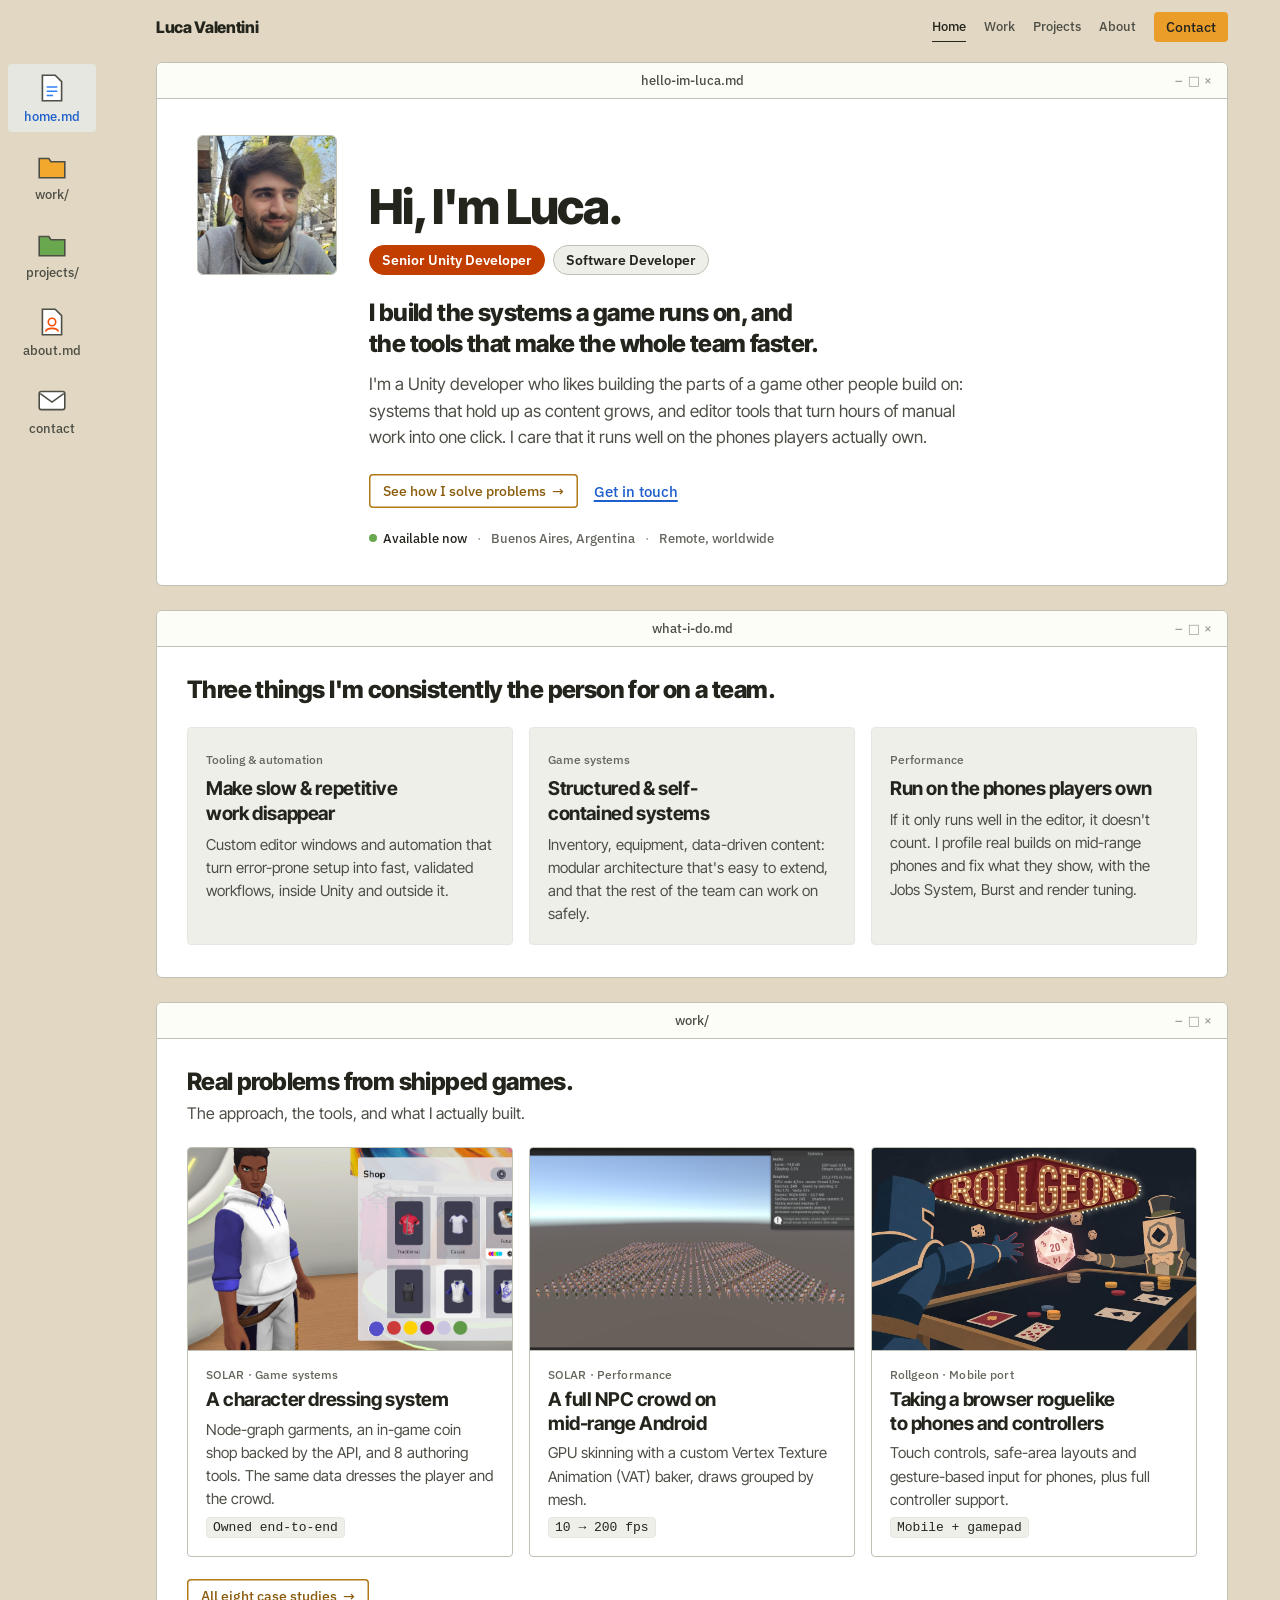
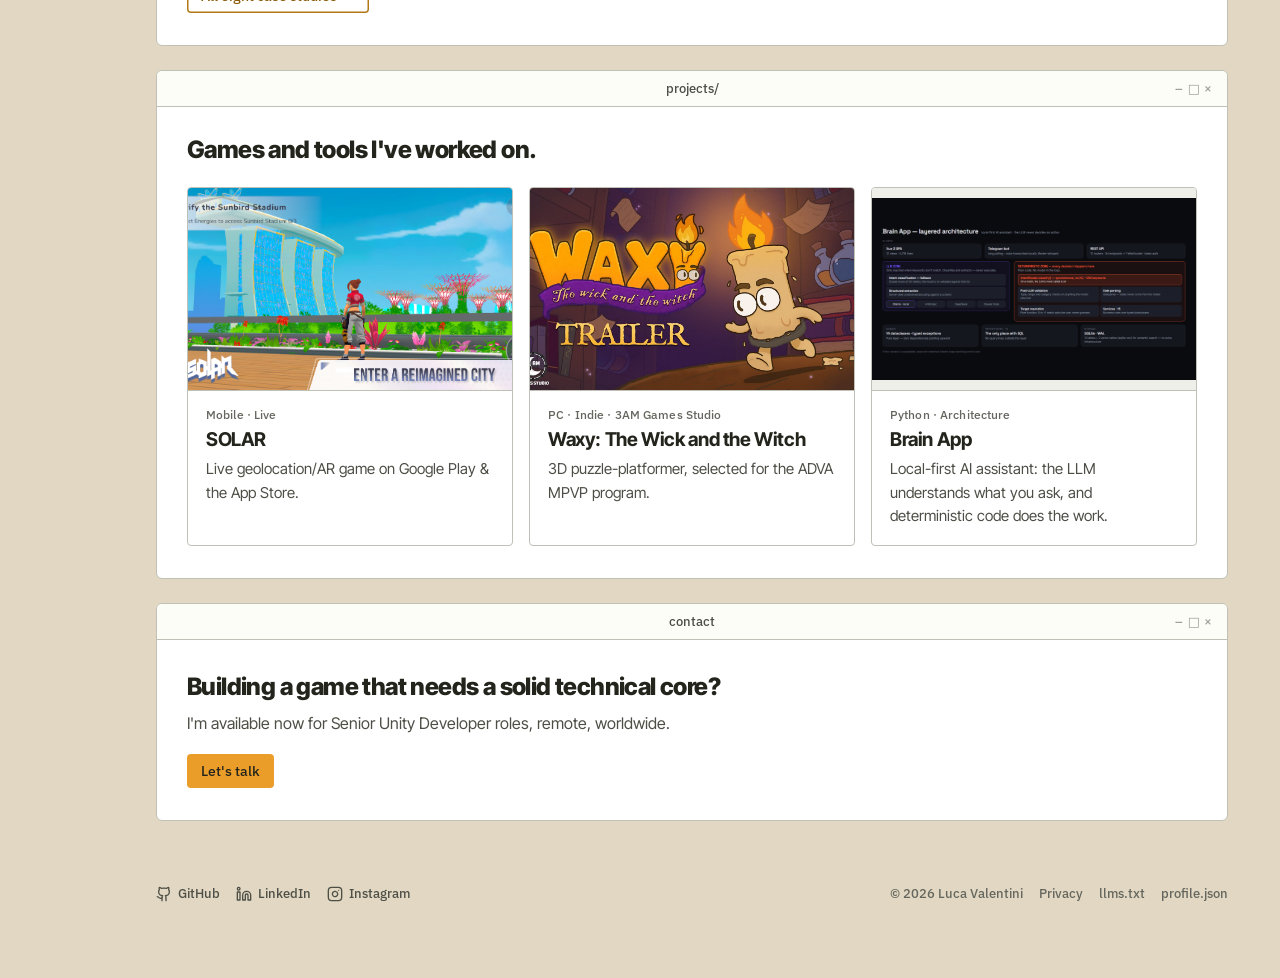
==== commit 01a19050: "fix: cierre de la home a ancho completo, indice de Work con la misma barra que los filtros, copiar m" ====
--- a/index.html
+++ b/index.html
@@ -338,20 +338,20 @@
 
   <footer class="footer">
     <div class="wrap footer__inner">
-      <div class="footer__id">
-        <span>&copy; <span id="year">2026</span> Luca Valentini</span>
-        <!-- Íconos: Lucide (ISC), ver assets/icons/LICENSE-lucide.txt -->
+      <!-- Íconos: Lucide (ISC), ver assets/icons/LICENSE-lucide.txt -->
         <nav class="footer__social" aria-label="Social profiles">
-          <a href="https://github.com/LucaValentini25"><svg viewBox="0 0 24 24" aria-hidden="true"><path d="M15 22v-4a4.8 4.8 0 0 0-1-3.5c3 0 6-2 6-5.5.08-1.25-.27-2.48-1-3.5.28-1.15.28-2.35 0-3.5 0 0-1 0-3 1.5-2.64-.5-5.36-.5-8 0C6 2 5 2 5 2c-.3 1.15-.3 2.35 0 3.5A5.403 5.403 0 0 0 4 9c0 3.5 3 5.5 6 5.5-.39.49-.68 1.05-.85 1.65-.17.6-.22 1.23-.15 1.85v4"/><path d="M9 18c-4.51 2-5-2-7-2"/></svg><span>GitHub</span></a>
-          <a href="https://www.linkedin.com/in/lucavalentinidev"><svg viewBox="0 0 24 24" aria-hidden="true"><path d="M16 8a6 6 0 0 1 6 6v7h-4v-7a2 2 0 0 0-2-2 2 2 0 0 0-2 2v7h-4v-7a6 6 0 0 1 6-6z"/><rect width="4" height="12" x="2" y="9"/><circle cx="4" cy="4" r="2"/></svg><span>LinkedIn</span></a>
-          <a href="https://www.instagram.com/clastergamedev/"><svg viewBox="0 0 24 24" aria-hidden="true"><rect width="20" height="20" x="2" y="2" rx="5" ry="5"/><path d="M16 11.37A4 4 0 1 1 12.63 8 4 4 0 0 1 16 11.37z"/><line x1="17.5" x2="17.51" y1="6.5" y2="6.5"/></svg><span>Instagram</span></a>
+          <a href="https://github.com/LucaValentini25" target="_blank" rel="noopener"><svg viewBox="0 0 24 24" aria-hidden="true"><path d="M15 22v-4a4.8 4.8 0 0 0-1-3.5c3 0 6-2 6-5.5.08-1.25-.27-2.48-1-3.5.28-1.15.28-2.35 0-3.5 0 0-1 0-3 1.5-2.64-.5-5.36-.5-8 0C6 2 5 2 5 2c-.3 1.15-.3 2.35 0 3.5A5.403 5.403 0 0 0 4 9c0 3.5 3 5.5 6 5.5-.39.49-.68 1.05-.85 1.65-.17.6-.22 1.23-.15 1.85v4"/><path d="M9 18c-4.51 2-5-2-7-2"/></svg><span>GitHub</span><span class="sr-only"> (opens in a new tab)</span></a>
+          <a href="https://www.linkedin.com/in/lucavalentinidev" target="_blank" rel="noopener"><svg viewBox="0 0 24 24" aria-hidden="true"><path d="M16 8a6 6 0 0 1 6 6v7h-4v-7a2 2 0 0 0-2-2 2 2 0 0 0-2 2v7h-4v-7a6 6 0 0 1 6-6z"/><rect width="4" height="12" x="2" y="9"/><circle cx="4" cy="4" r="2"/></svg><span>LinkedIn</span><span class="sr-only"> (opens in a new tab)</span></a>
+          <a href="https://www.instagram.com/clastergamedev/" target="_blank" rel="noopener"><svg viewBox="0 0 24 24" aria-hidden="true"><rect width="20" height="20" x="2" y="2" rx="5" ry="5"/><path d="M16 11.37A4 4 0 1 1 12.63 8 4 4 0 0 1 16 11.37z"/><line x1="17.5" x2="17.51" y1="6.5" y2="6.5"/></svg><span>Instagram</span><span class="sr-only"> (opens in a new tab)</span></a>
         </nav>
-      </div>
-      <nav class="footer__links" aria-label="Legal and data">
+      <div class="footer__legal">
+        <span class="footer__copy">&copy; <span id="year">2026</span> Luca Valentini</span>
+        <nav class="footer__links" aria-label="Legal and data">
         <a href="privacy.html">Privacy</a>
         <a href="llms.txt">llms.txt</a>
         <a href="profile.json">profile.json</a>
       </nav>
+      </div>
     </div>
   </footer>
 </body>
--- a/styles.css
+++ b/styles.css
@@ -215,9 +215,9 @@
 
 /* ------------------------------------------------- case studies */
 .cases .wrap { display: grid; gap: 24px; }
-.toc { display: flex; flex-wrap: wrap; margin-top: 18px; border-bottom: 1px solid var(--line); font: 500 13px var(--f-ui); }
-.toc a { padding: 8px 12px; color: var(--sage); transition: color .15s, box-shadow .15s; }
-.toc a:hover { color: var(--blue-ink); box-shadow: inset 0 -2px var(--blue); }
+.toc { display: flex; flex-wrap: wrap; margin-top: 22px; border-bottom: 1px solid var(--line); background: var(--linen); border-radius: 4px 4px 0 0; font: 500 13px var(--f-ui); }
+.toc a { padding: 9px 14px; color: var(--sage); transition: color .15s, background .15s, box-shadow .15s; }
+.toc a:hover { color: var(--blue-ink); background: var(--paper); box-shadow: inset 0 -2px var(--blue); }
 .case { scroll-margin-top: 16px; }
 .case__grid { display: grid; grid-template-columns: 1fr 1fr; gap: 28px 44px; align-items: start; }
 .case__grid > * { min-width: 0; }
@@ -299,16 +299,20 @@
 .contact__grid > * { min-width: 0; }
 .contact__mailrow { display: flex; flex-wrap: wrap; align-items: center; gap: 10px 14px; margin-top: 18px; }
 .contact__mail { color: var(--blue-ink); font-size: clamp(1.1rem, 2.4vw, 1.5rem); font-weight: 700; text-decoration: underline; text-underline-offset: 4px; text-decoration-thickness: 1.5px; overflow-wrap: anywhere; }
-.copy { font: 500 13px var(--f-ui); border: 1px solid var(--line); background: var(--linen); color: var(--moss); border-radius: 4px; padding: 5px 10px; cursor: pointer; transition: background .15s, transform .14s var(--ease); }
-.copy:hover { background: var(--stone); }
-.copy:active { transform: scale(.97); }
+.copy { display: inline-grid; place-items: center; width: 36px; height: 36px; padding: 0; border: 0; border-radius: 4px; background: transparent; color: var(--sage); cursor: pointer; transition: background .15s, color .15s, transform .14s var(--ease); }
+.copy:hover { background: var(--linen); color: var(--moss); }
+.copy:active { transform: scale(.92); }
+.copy svg { grid-area: 1 / 1; width: 18px; height: 18px; fill: none; stroke: currentColor; stroke-width: 2; stroke-linecap: round; stroke-linejoin: round; transition: opacity .15s, transform .2s var(--ease); }
+.copy .i-check { opacity: 0; transform: scale(.6); color: #3d7a28; }
+.copy.is-done .i-copy { opacity: 0; transform: scale(.6); }
+.copy.is-done .i-check { opacity: 1; transform: none; }
+.contact__mailrow { gap: 4px 6px; }
 .contact__list { border: 1px solid var(--line); border-radius: 4px; }
 .contact__list a { display: flex; justify-content: space-between; align-items: center; gap: 16px; padding: 12px 14px; border-bottom: 1px solid var(--line2); font-size: 15px; transition: background .15s; }
 .contact__list a:last-child { border-bottom: 0; }
 .contact__list a:hover { background: var(--linen); }
 .contact__list span:first-child { font: 600 13px var(--f-ui); }
 .contact__list span:last-child { color: var(--blue-ink); }
-.cta .win { max-width: 720px; }
 .cta h2 { font-size: 24px; font-weight: 800; letter-spacing: -.025em; }
 .cta p { color: var(--olive); margin: 6px 0 18px; }
 
@@ -344,7 +348,8 @@
 /* --------------------------------------------------------- footer */
 .footer { padding: 16px 0 72px; font: 500 13px var(--f-ui); color: var(--sage); }
 .footer__inner { display: flex; justify-content: space-between; align-items: center; gap: 16px; flex-wrap: wrap; }
-.footer__id { display: flex; flex-wrap: wrap; align-items: center; gap: 10px 22px; }
+.footer__legal { display: flex; flex-wrap: wrap; align-items: center; gap: 6px 16px; }
+.footer__copy { color: var(--sage); }
 .footer__social { display: flex; flex-wrap: wrap; gap: 6px 16px; }
 .footer__social a { display: inline-flex; align-items: center; gap: 6px; color: var(--olive); padding: 4px 0; }
 .footer__social a:hover { color: var(--blue-ink); }
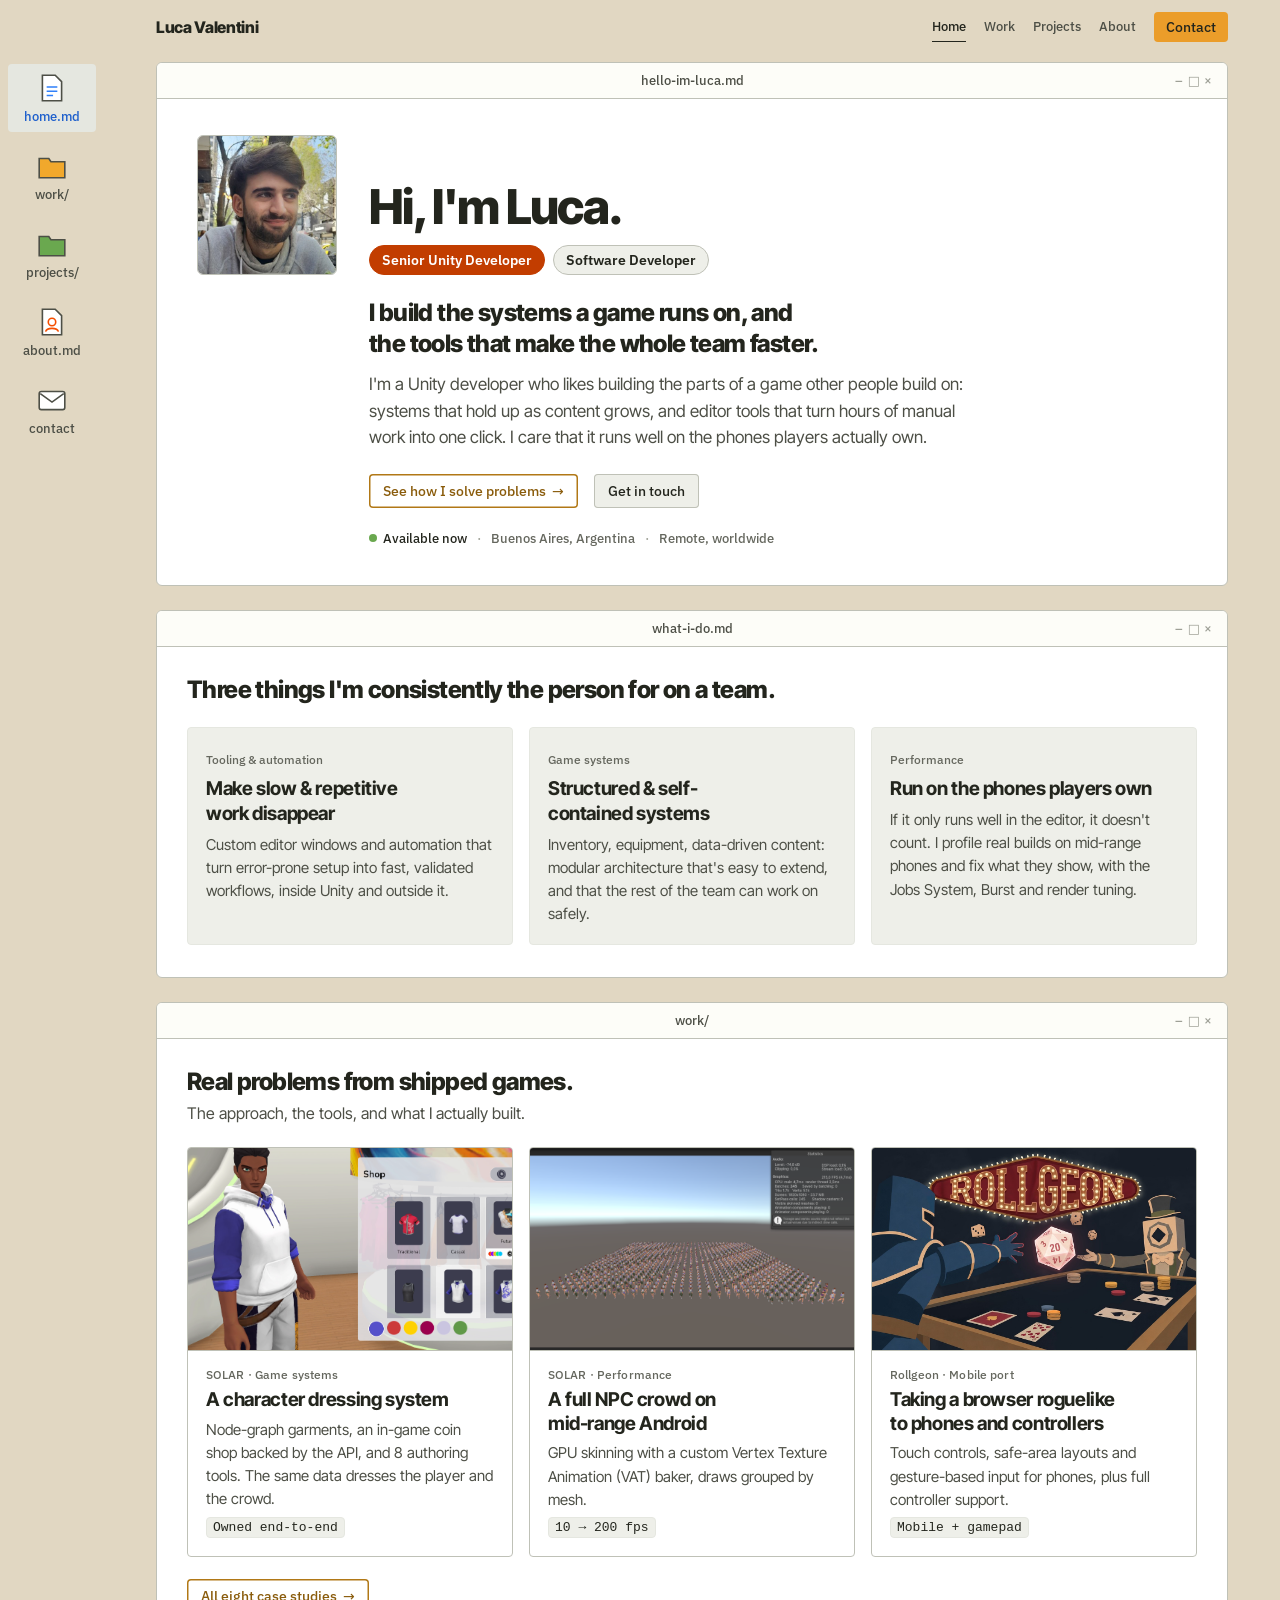
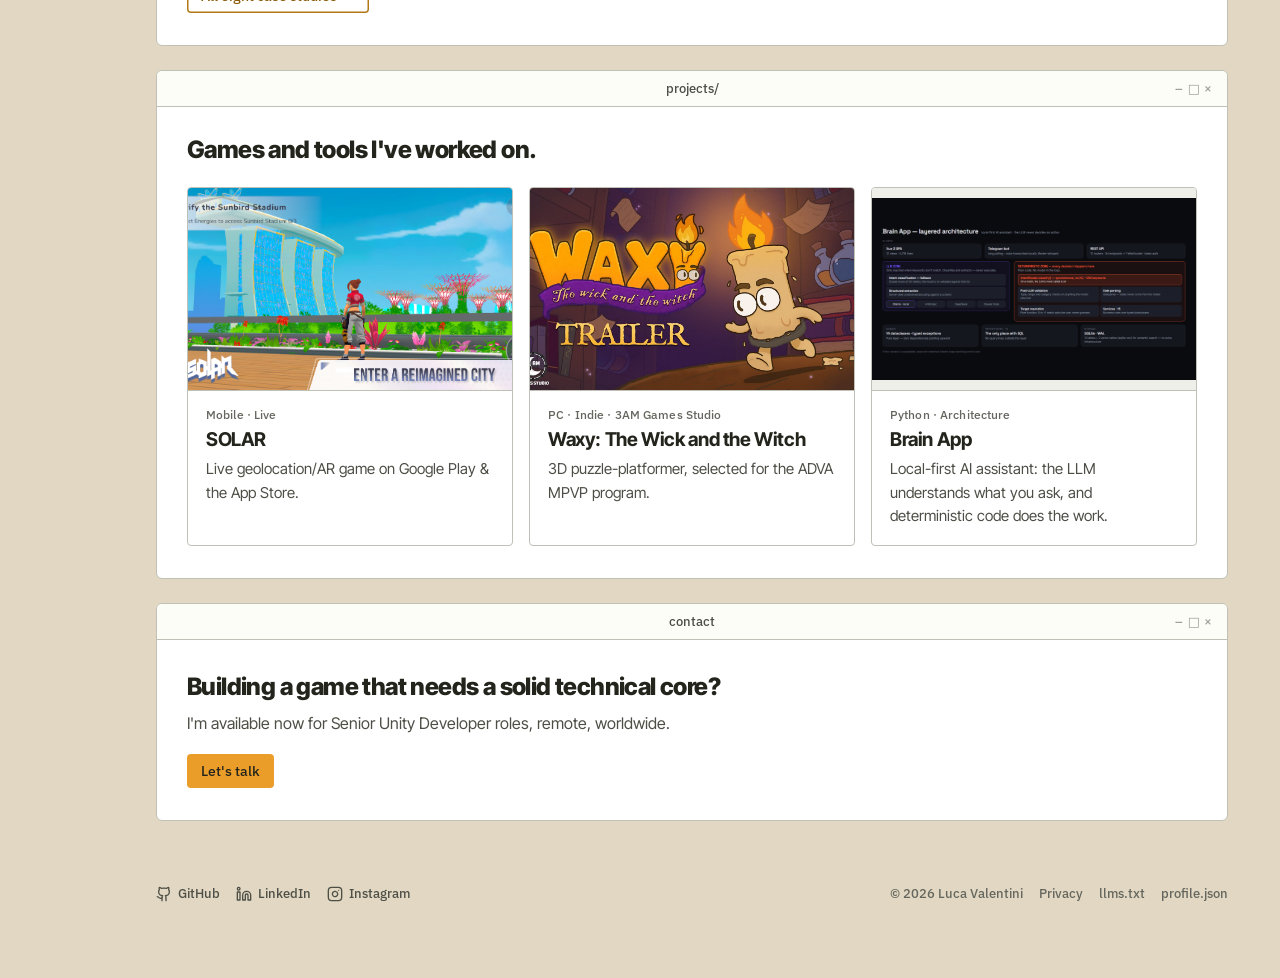
==== commit e39f403a: "fix(home): Get in touch vuelve a ser boton (variante neutra linen) Co-Authored-By: Claude Opus 5.5 <" ====
--- a/index.html
+++ b/index.html
@@ -266,7 +266,7 @@
           <div class="hero__me"><img src="assets/me.jpg" alt="Luca Valentini" width="120" height="120"><div><b>Hi, I'm Luca.</b><span class="roles"><span class="role-pill role-pill--main">Senior Unity Developer</span><span class="role-pill">Software Developer</span></span></div></div>
           <h1 class="hero__title">I build the systems a game runs on, and the tools that make the whole team faster.</h1>
           <p class="hero__lead">I'm a Unity developer who likes building the parts of a game other people build on: systems that hold up as content grows, and editor tools that turn hours of manual work into one click. I care that it runs well on the phones players actually own.</p>
-          <div class="actions"><a class="btn btn--secondary" href="work.html">See how I solve problems <span class="arr" aria-hidden="true">→</span></a><a class="link" href="contact.html">Get in touch</a></div>
+          <div class="actions"><a class="btn btn--secondary" href="work.html">See how I solve problems <span class="arr" aria-hidden="true">→</span></a><a class="btn btn--ghost" href="contact.html">Get in touch</a></div>
           <ul class="hero__meta"><li class="status"><span aria-hidden="true"></span>Available now</li><li>Buenos Aires, Argentina</li><li>Remote, worldwide</li></ul>
         </div>
       </div>
--- a/styles.css
+++ b/styles.css
@@ -132,6 +132,9 @@
 .btn--primary:hover { background: var(--amber-d); }
 .btn--secondary { background: transparent; color: var(--gold-ink); box-shadow: inset 0 0 0 1.5px var(--gold); }
 .btn--secondary:hover { background: var(--linen); }
+/* botón neutro del sistema (Soft Linen): acción secundaria sin competir con el ámbar */
+.btn--ghost { background: var(--linen); color: var(--moss); box-shadow: inset 0 0 0 1px var(--line); }
+.btn--ghost:hover { background: var(--stone); }
 .btn[disabled] { opacity: .6; cursor: progress; }
 
 /* --------------------------------------------------------- chips */
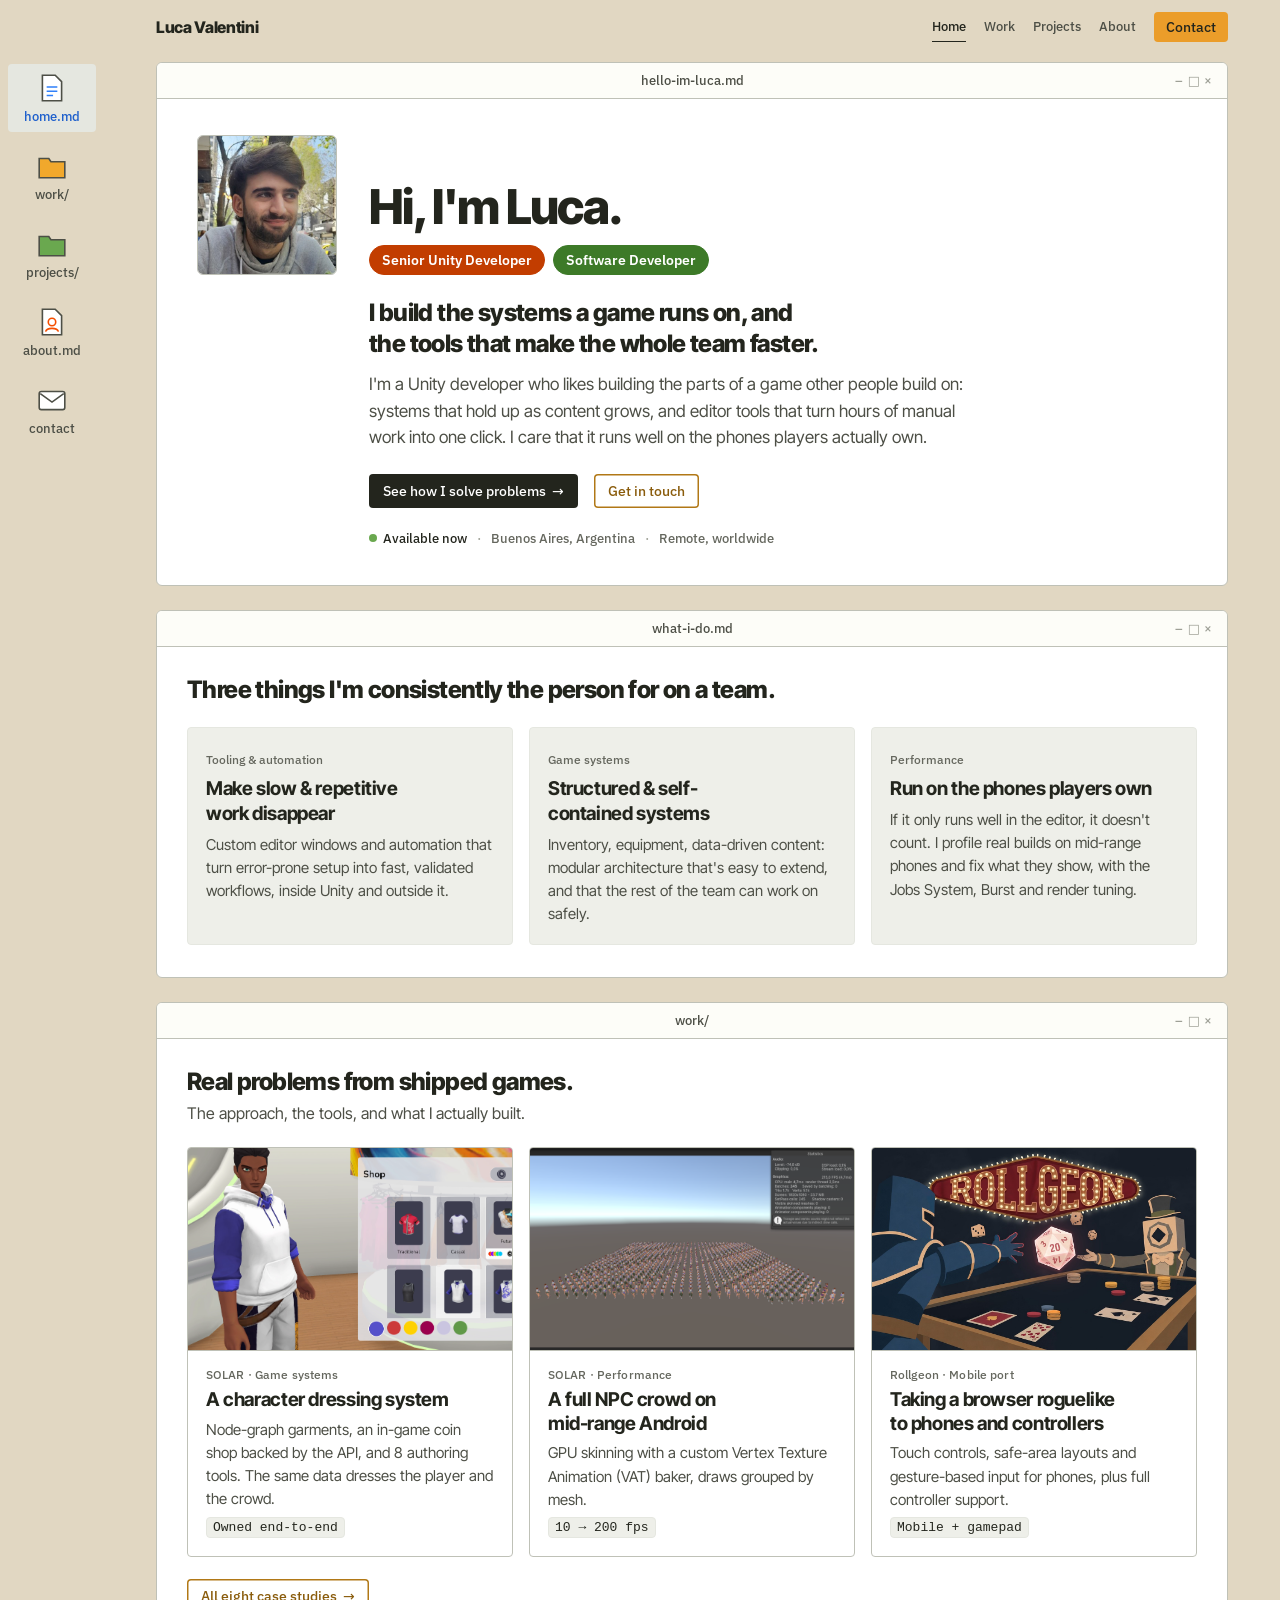
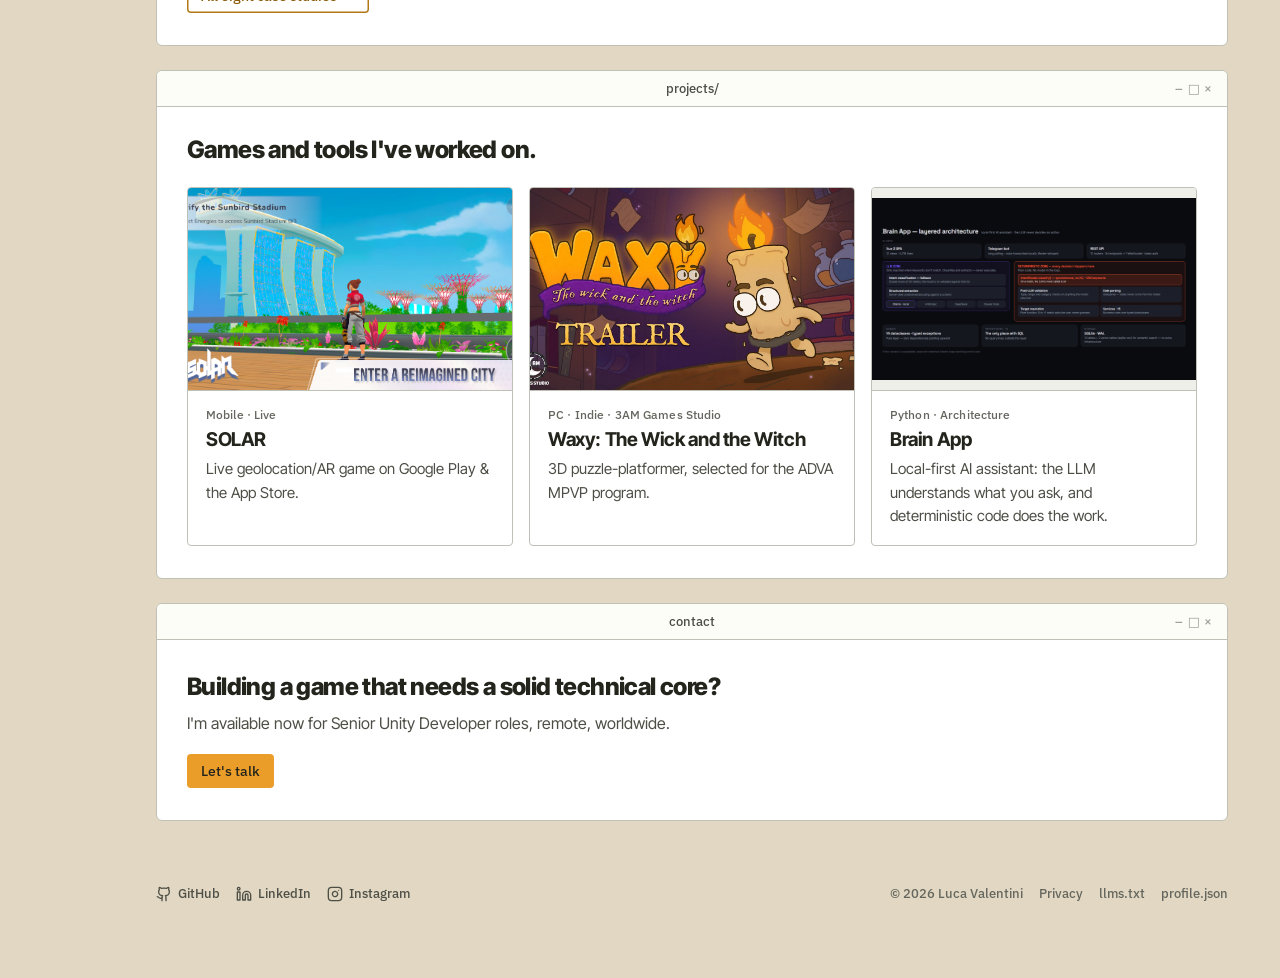
==== commit 09eef5b3: "style(home): variante A del hero (pastilla verde, boton principal oscuro, Get in touch con borde dor" ====
--- a/index.html
+++ b/index.html
@@ -263,10 +263,10 @@
       <div class="win">
         <div class="tb">hello-im-luca.md</div>
         <div class="win__body hero__copy">
-          <div class="hero__me"><img src="assets/me.jpg" alt="Luca Valentini" width="120" height="120"><div><b>Hi, I'm Luca.</b><span class="roles"><span class="role-pill role-pill--main">Senior Unity Developer</span><span class="role-pill">Software Developer</span></span></div></div>
+          <div class="hero__me"><img src="assets/me.jpg" alt="Luca Valentini" width="120" height="120"><div><b>Hi, I'm Luca.</b><span class="roles"><span class="role-pill role-pill--main">Senior Unity Developer</span><span class="role-pill role-pill--alt">Software Developer</span></span></div></div>
           <h1 class="hero__title">I build the systems a game runs on, and the tools that make the whole team faster.</h1>
           <p class="hero__lead">I'm a Unity developer who likes building the parts of a game other people build on: systems that hold up as content grows, and editor tools that turn hours of manual work into one click. I care that it runs well on the phones players actually own.</p>
-          <div class="actions"><a class="btn btn--secondary" href="work.html">See how I solve problems <span class="arr" aria-hidden="true">→</span></a><a class="btn btn--ghost" href="contact.html">Get in touch</a></div>
+          <div class="actions"><a class="btn btn--dark" href="work.html">See how I solve problems <span class="arr" aria-hidden="true">→</span></a><a class="btn btn--secondary" href="contact.html">Get in touch</a></div>
           <ul class="hero__meta"><li class="status"><span aria-hidden="true"></span>Available now</li><li>Buenos Aires, Argentina</li><li>Remote, worldwide</li></ul>
         </div>
       </div>
--- a/styles.css
+++ b/styles.css
@@ -43,6 +43,7 @@
   --blue-ink: #1d5fcc;
   --gold-ink: #8a5c0c;
   --flame-ink: #c23d00;
+  --green-ink: #3d7a28;
   /* tipografía */
   --f-content: "Inter Tight", "Inter", system-ui, sans-serif;
   --f-ui: "IBM Plex Sans", system-ui, sans-serif;
@@ -132,9 +133,9 @@
 .btn--primary:hover { background: var(--amber-d); }
 .btn--secondary { background: transparent; color: var(--gold-ink); box-shadow: inset 0 0 0 1.5px var(--gold); }
 .btn--secondary:hover { background: var(--linen); }
-/* botón neutro del sistema (Soft Linen): acción secundaria sin competir con el ámbar */
-.btn--ghost { background: var(--linen); color: var(--moss); box-shadow: inset 0 0 0 1px var(--line); }
-.btn--ghost:hover { background: var(--stone); }
+/* botón principal dentro del contenido: oscuro (color de texto del sistema), así el ámbar queda solo para el Contact del nav */
+.btn--dark { background: var(--moss); color: #fff; }
+.btn--dark:hover { background: #3a3d31; }
 .btn[disabled] { opacity: .6; cursor: progress; }
 
 /* --------------------------------------------------------- chips */
@@ -151,6 +152,8 @@
 .roles { display: flex; flex-wrap: wrap; gap: 8px; margin-top: 14px; }
 .role-pill { display: inline-block; font: 600 14px/1 var(--f-ui); padding: 7px 12px; border-radius: 9999px; background: var(--linen); color: var(--moss); border: 1px solid var(--line); }
 .role-pill--main { background: var(--flame-ink); border-color: var(--flame-ink); color: #fff; }
+/* verde del sistema, un tono más oscuro para texto blanco legible (AA) */
+.role-pill--alt { background: var(--green-ink); border-color: var(--green-ink); color: #fff; }
 .hero__title { font-size: 24px; font-weight: 800; letter-spacing: -.025em; line-height: 1.3; max-width: 34ch; }
 .hero__lead { color: var(--olive); margin: 12px 0 24px; max-width: 62ch; font-size: 17px; }
 .hero__meta { display: flex; flex-wrap: wrap; gap: 4px 0; margin-top: 22px; font: 500 13px var(--f-ui); color: var(--sage); }
